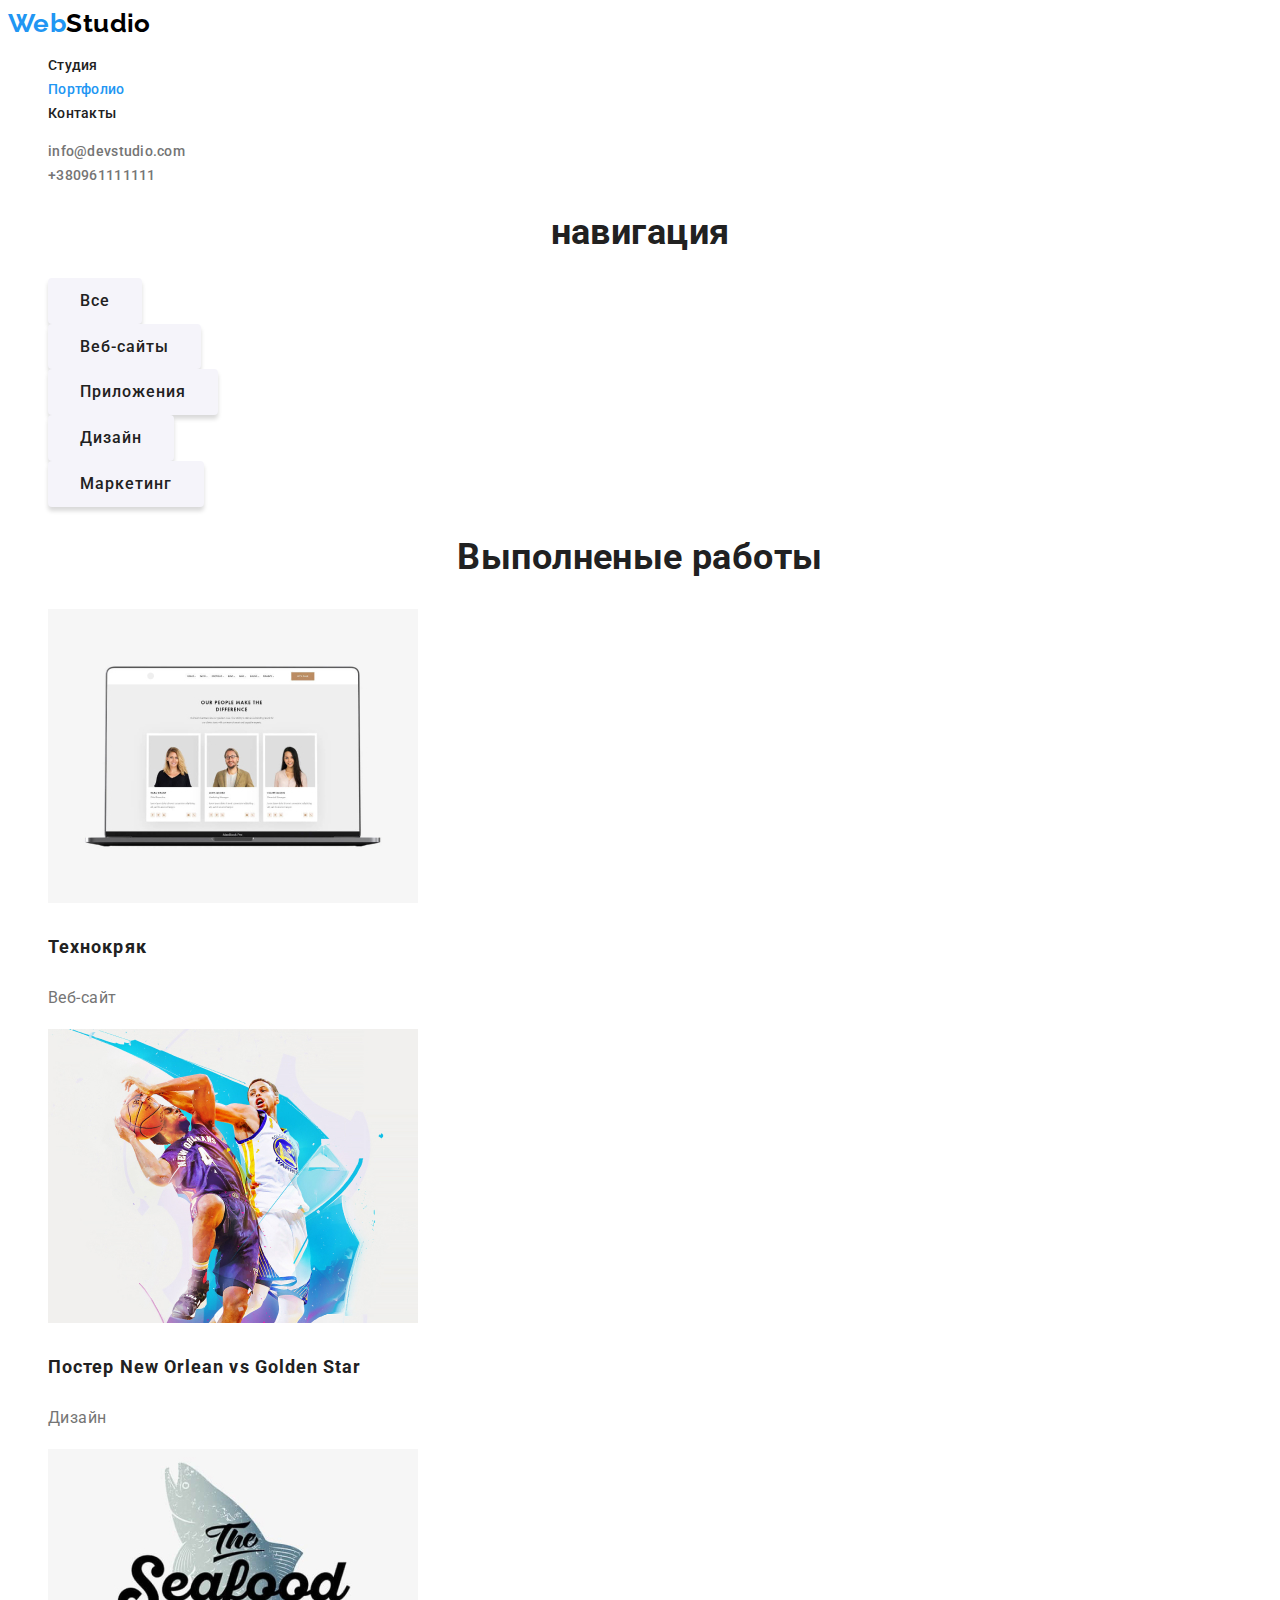
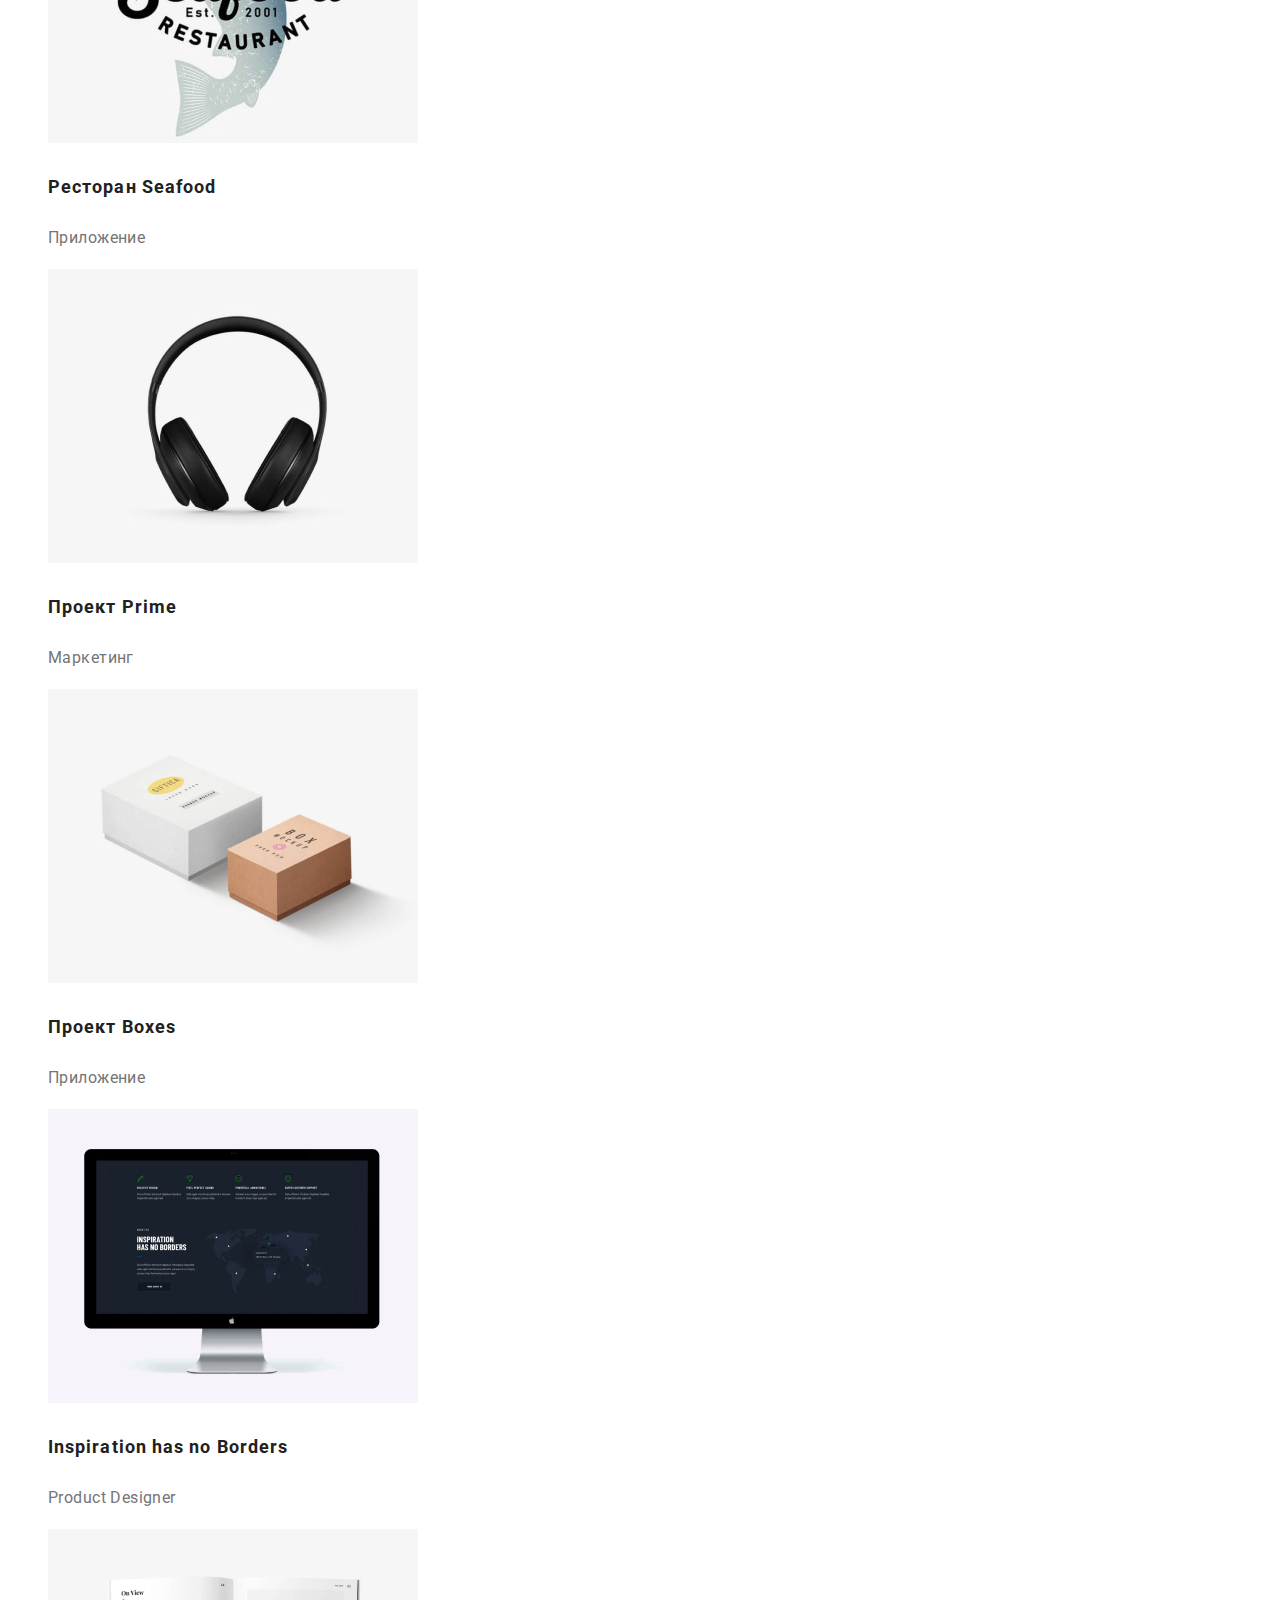
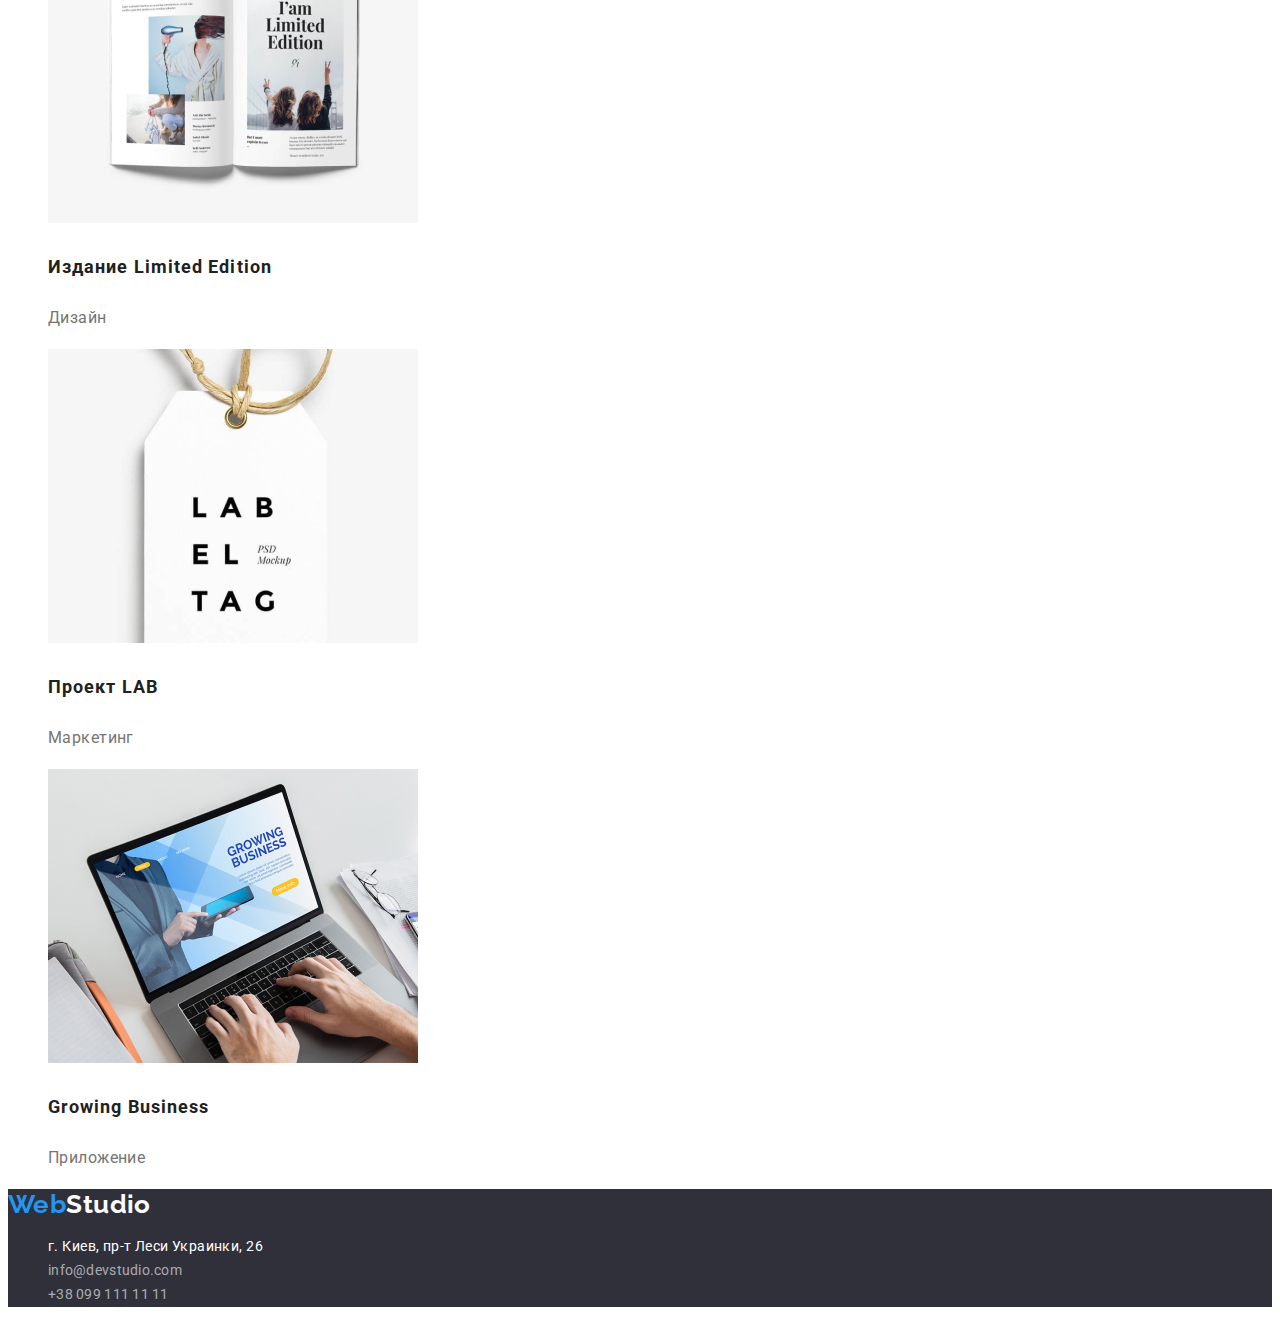
==== portfolio.html @ aa3eb7e0 "Initial commit" ====
<!DOCTYPE html>
<html lang="en">
  <head>
    <meta charset="UTF-8" />
    <meta http-equiv="X-UA-Compatible" content="IE=edge" />
    <meta name="viewport" content="width=device-width, initial-scale=1.0" />
    <title>Портфолио</title>
    <link
      href="https://fonts.googleapis.com/css2?family=Raleway:wght@700&family=Roboto:wght@400;500;700;900&display=swap"
      rel="stylesheet"
    />
    <link rel="stylesheet" href="./css/styles.css" />
  </head>

  <body>
    <header class="header">
      <a class="logo link" href="./index.html"><span class="accent">Web</span>Studio</a>
      <nav class="header-nav">
        <ul class="nav-list list">
          <li><a class="nav-link link" href="./index.html">Студия</a></li>
          <li><a class="nav-link link current" href="./portfolio.html">Портфолио</a></li>
          <li><a class="nav-link link" href="">Контакты</a></li>
        </ul>
      </nav>

      <ul class="contacts-list list">
        <li>
          <a class="contact-link link" href="mailto:info@devstudio.com">info@devstudio.com </a>
        </li>
        <li>
          <a class="contact-link link" href="tel:+380961111111"> +380961111111</a>
        </li>
      </ul>
    </header>

    <main>
      <section class="works">
        <h1 class="section-title">навигация</h1>
        <ul class="works-buttons list">
          <li><button class="works-buttons bth" type="button">Все</button></li>
          <li><button class="works-buttons bth" type="button">Веб-сайты</button></li>
          <li><button class="works-buttons bth" type="button">Приложения</button></li>
          <li><button class="works-buttons bth" type="button">Дизайн</button></li>
          <li><button class="works-buttons bth" type="button">Маркетинг</button></li>
        </ul>

        <h2 class="section-title">Выполненые работы</h2>
        <ul class="works list">
          <li class="works-item">
            <a class="item-link" href=""
              ><img
                src="./images/portfolio/Технокряк.jpg"
                alt="Технокряк"
                width="370"
                height="294"
              />
              <h3 class="works-title">Технокряк</h3>
              <p class="works-kinds">Веб-сайт</p></a
            >
          </li>
          <li class="works-item">
            <a class="item-link" href=""
              ><img
                src="./images/portfolio/ПостерNewOrleanvsGoldenStar.jpg"
                alt="Постер New Orlean vs Golden Star"
                width="370"
                height="294"
              />
              <h3 class="works-title">Постер New Orlean vs Golden Star</h3>
              <p class="works-kinds">Дизайн</p></a
            >
          </li>
          <li class="works-item">
            <a class="item-link" href=""
              ><img
                src="./images/portfolio/РесторанSeafood.jpg"
                alt="Ресторан Seafood"
                width="370"
                height="294"
              />
              <h3 class="works-title">Ресторан Seafood</h3>
              <p class="works-kinds">Приложение</p></a
            >
          </li>
          <li class="works-item">
            <a class="item-link" href=""
              ><img
                src="./images/portfolio/ПроектPrime.jpg"
                alt="Проект Prime"
                width="370"
                height="294"
              />
              <h3 class="works-title">Проект Prime</h3>
              <p class="works-kinds">Маркетинг</p></a
            >
          </li>
          <li class="works-item">
            <a class="item-link" href=""
              ><img
                src="./images/portfolio/ПроектBoxes.jpg"
                alt="Проект Boxes"
                width="370"
                height="294"
              />
              <h3 class="works-title">Проект Boxes</h3>
              <p class="works-kinds">Приложение</p></a
            >
          </li>
          <li class="works-item">
            <a class="item-link" href=""
              ><img
                src="./images/portfolio/InspirationhasnoBorders.jpg"
                alt="Inspiration has no Borders"
                width="370"
                height="294"
              />
              <h3 class="works-title">Inspiration has no Borders</h3>
              <p class="works-kinds">Product Designer</p></a
            >
          </li>
          <li class="works-item">
            <a class="item-link" href=""
              ><img
                src="./images/portfolio/ИзданиеLimitedEdition.jpg"
                alt="Издание Limited Edition"
                width="370"
                height="294"
              />
              <h3 class="works-title">Издание Limited Edition</h3>
              <p class="works-kinds">Дизайн</p></a
            >
          </li>
          <li class="works-item">
            <a class="item-link" href=""
              ><img
                src="./images/portfolio/ПроектLAB.jpg"
                alt="Проект LAB"
                width="370"
                height="294"
              />
              <h3 class="works-title">Проект LAB</h3>
              <p class="works-kinds">Маркетинг</p></a
            >
          </li>
          <li class="works-item">
            <a class="item-link" href=""
              ><img
                src="./images/portfolio/GrowingBusiness.jpg"
                alt="Growing Business"
                width="370"
                height="294"
              />
              <h3 class="works-title">Growing Business</h3>
              <p class="works-kinds">Приложение</p></a
            >
          </li>
        </ul>
      </section>
    </main>

    <footer class="footer">
      <a class="logo link" href="./index.html"><span class="accent">Web</span>Studio</a>

      <address>
        <ul class="footer list">
          <li>
            <a class="footer-adress" href="">г. Киев, пр-т Леси Украинки, 26</a>
          </li>
          <li>
            <a class="contact-link link" href="mailto:info@devstudio.com">info@devstudio.com </a>
          </li>
          <li>
            <a class="contact-link link" href="tel:+380991111111"> +38 099 111 11 11</a>
          </li>
        </ul>
      </address>
    </footer>
  </body>
</html>
---- css/styles.css ----
:root {
    --primary-color: #212121;
    --second-color: #757575;
    --logo-text-color: #000000;
    --accent-color: #2196f3;
    --primary-white-color: #ffffff;
}


body {
    font-size: 14px;
    line-height: 1.14;
    font-family: 'Roboto', sans-serif;
   color: var(--primary-color);
   letter-spacing: 0.03em;
   line-height: 1.71 ;
}


/*  utilities  */

.link{
  text-decoration: none;
}

.list{
  list-style: none;
}

.section-title{
  font-size: 36px;
  line-height: 1.16;
  text-align: center;
  }


/* header */

.logo{
  font-family: 'Raleway';
  font-weight: 700;
  font-size: 26px;
  line-height: 1.19;
  color: var(--logo-text-color);
}

.accent{
  color: var(--accent-color);
}


.nav-link,
.contact-link {
  font-weight: 500;
  font-size: 14px;
  line-height: 1.14;
  letter-spacing: 0.02em;
  color: var(--primary-color);
    }

.contact-link {
  color: #757575;
}

.nav-link:hover,
.nav-link:focus,
.contact-link:hover,
.contact-link:focus,
.current{
  color: var(--accent-color);
}


/* hero */

.hero{
 background-color:  #2F303A;
}

.hero-title{
font-weight: 900;
font-size: 44px;
line-height: 1.36;
text-align: center;
letter-spacing: 0.06em;
text-transform: uppercase;
color: var(--primary-white-color);
}

.bth{
  background-color: var(--accent-color);
  box-shadow: 0px 4px 4px rgba(0, 0, 0, 0.15);
  border-radius: 4px;
  border: none;
  padding: 10px 32px;
  font-family: inherit;
  cursor: pointer;
  font-weight: 700;
  font-size: 16px;
  line-height: 1.88;
  letter-spacing: 0.06em;
  color: var(--primary-white-color);
}

.bth:hover,
.bth:focus{
background-color: #188CE8;;
}

/* specifics */
.specifics-title{
  font-size: 14px;
  line-height: 16px;
  text-transform: uppercase;
}

.specifics-text{
  color: var(--second-color);
}

/* about */


/* team */

.team{
  background-color: #F5F4FA;;
}

.team-name{
    font-weight: 500;
  font-size: 16px;
  line-height: 1.18;
}

.team-position{
  font-weight: 400;
  font-size: 16px;
  line-height: 1.18;
  color: var(--second-color);
}


/* footer */

.footer{
  background-color:  #2F303A;
}

.footer .logo{
  color: var(--primary-white-color);
}

.footer-adress{
  font-style: normal ;
  color: var(--primary-white-color);
  text-decoration: none;
}

.footer .contact-link{
  font-style: normal ;
  font-weight: 400;
  color: rgba(255, 255, 255, 0.6);
}


/*  Портфоліо  */

.works-buttons .bth{
  color: var(--primary-color);
  cursor: pointer;
  background: #F5F4FA;
  border-radius: 4px;
  font-weight: 500;
  font-size: 16px;
  line-height: 1.62;
  text-align: center;
}

.works-buttons .bth:hover,
.works-buttons .bth:focus{
  background:var(--accent-color);
  color: var(--primary-white-color);
  }

.works-title{
  font-size: 18px;
  line-height: 2.0;
  letter-spacing: 0.06em;
  color: var(--primary-color);
  text-decoration: none;
}

.works-kinds{
  font-size: 16px;
  line-height: 1.88;
  color: var(--second-color);
  text-decoration: none;
}

.item-link{
  text-decoration: none;
}
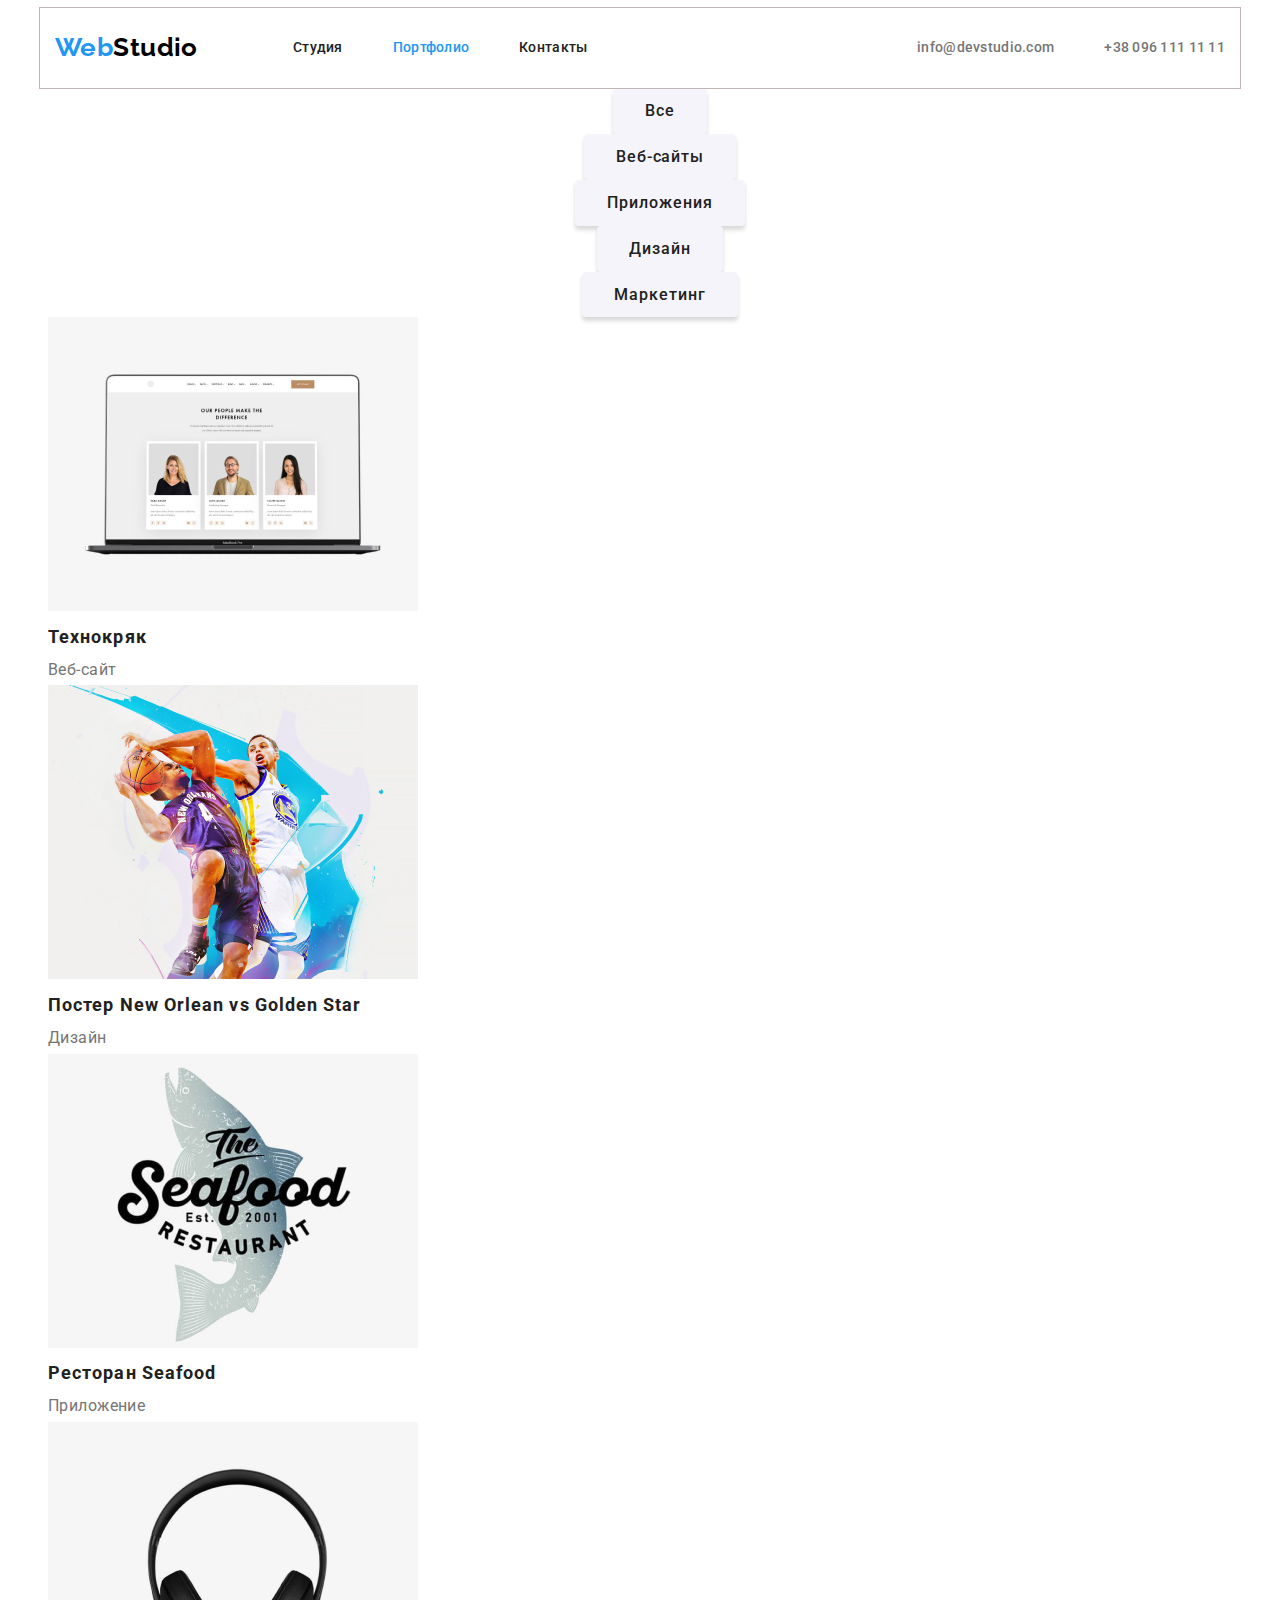
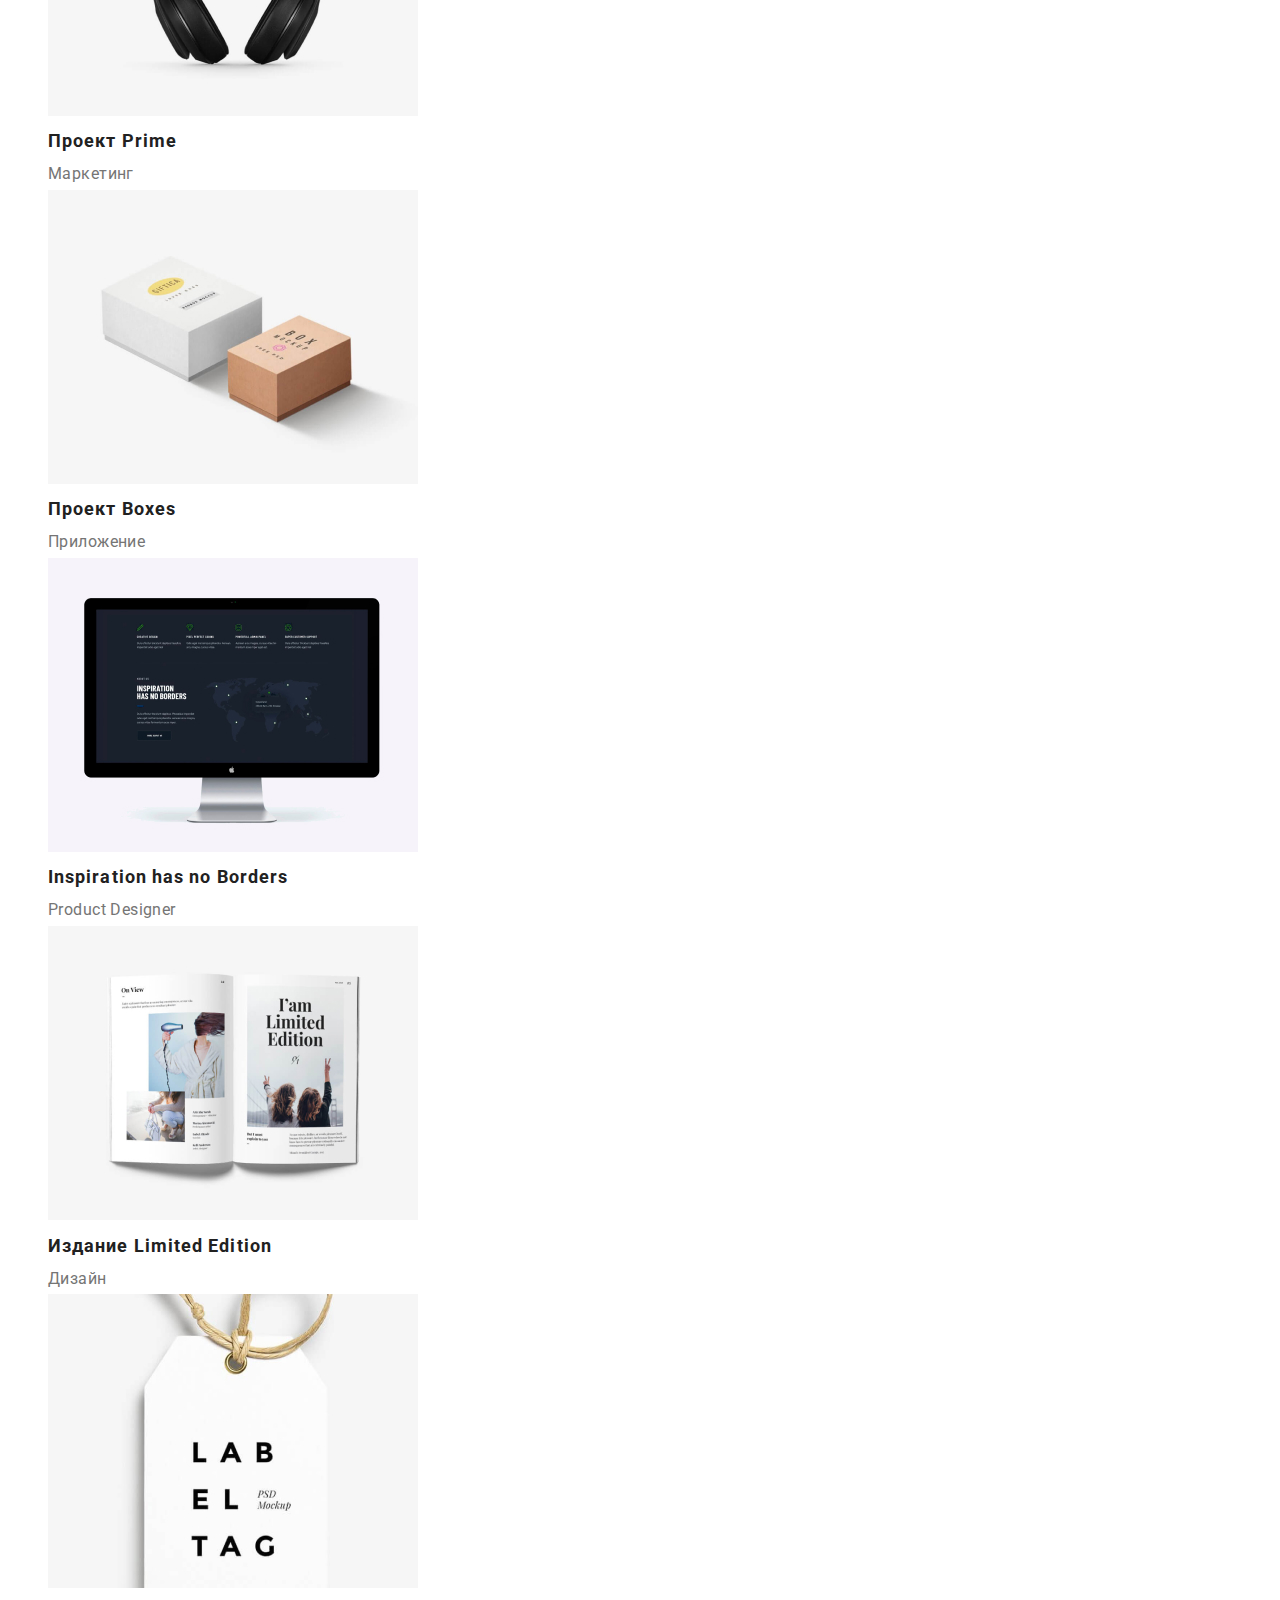
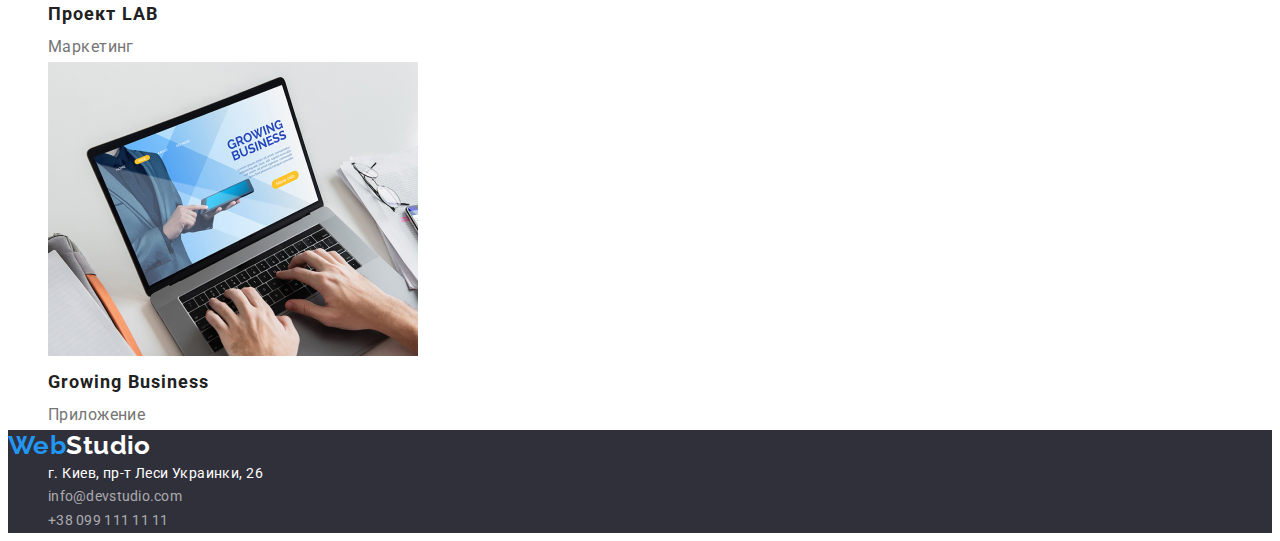
==== commit 71615e87: "Add grids" ====
--- a/portfolio.html
+++ b/portfolio.html
@@ -14,28 +14,37 @@
 
   <body>
     <header class="header">
-      <a class="logo link" href="./index.html"><span class="accent">Web</span>Studio</a>
-      <nav class="header-nav">
-        <ul class="nav-list list">
-          <li><a class="nav-link link" href="./index.html">Студия</a></li>
-          <li><a class="nav-link link current" href="./portfolio.html">Портфолио</a></li>
-          <li><a class="nav-link link" href="">Контакты</a></li>
+      <div class="conteiner header-flex">
+        <a class="logo link logo-conteiner" href="./index.html"
+          ><span class="accent">Web</span>Studio</a
+        >
+
+        <nav class="header-nav">
+          <ul class="nav-list list">
+            <li class="nav-item">
+              <a class="nav-link link" href="./index.html">Студия</a>
+            </li>
+            <li class="nav-item">
+              <a class="nav-link link current" href="./portfolio.html">Портфолио</a>
+            </li>
+            <li class="nav-item"><a class="nav-link link" href="">Контакты</a></li>
+          </ul>
+        </nav>
+
+        <ul class="contacts-list list">
+          <li class="contact-item">
+            <a class="contact-link link" href="mailto:info@devstudio.com">info@devstudio.com </a>
+          </li>
+          <li class="contact-item">
+            <a class="contact-link link" href="tel:+38 096 1111111"> +38 096 111 11 11</a>
+          </li>
         </ul>
-      </nav>
-
-      <ul class="contacts-list list">
-        <li>
-          <a class="contact-link link" href="mailto:info@devstudio.com">info@devstudio.com </a>
-        </li>
-        <li>
-          <a class="contact-link link" href="tel:+380961111111"> +380961111111</a>
-        </li>
-      </ul>
+      </div>
     </header>
 
     <main>
       <section class="works">
-        <h1 class="section-title">навигация</h1>
+        <h1 class="section-title visually-hidden">навигация</h1>
         <ul class="works-buttons list">
           <li><button class="works-buttons bth" type="button">Все</button></li>
           <li><button class="works-buttons bth" type="button">Веб-сайты</button></li>
@@ -44,7 +53,7 @@
           <li><button class="works-buttons bth" type="button">Маркетинг</button></li>
         </ul>
 
-        <h2 class="section-title">Выполненые работы</h2>
+        <h2 class="section-title visually-hidden">Выполненые работы</h2>
         <ul class="works list">
           <li class="works-item">
             <a class="item-link" href=""
--- a/css/styles.css
+++ b/css/styles.css
@@ -1,9 +1,18 @@
+*,
+*::before,
+*::after {
+  box-sizing: border-box;
+}
+
 :root {
     --primary-color: #212121;
     --second-color: #757575;
     --logo-text-color: #000000;
     --accent-color: #2196f3;
     --primary-white-color: #ffffff;
+
+   --items:1;
+   --indent:30px;
 }
 
 
@@ -16,8 +25,45 @@
    line-height: 1.71 ;
 }
 
+h1,
+h2,
+h3,
+h4,
+ul,
+p {
+margin: 0;
+}
+
 
 /*  utilities  */
+
+
+/* grid */
+
+.grid{
+  display: flex;
+  flex-wrap:wrap;
+  margin: -15px;
+}
+
+.grid-item{
+  flex-basis: calc((100%-var(--indent)*var(--items)))/var(--items);
+  margin: 15px;
+}
+
+.visually-hidden {
+  position: absolute;
+  width: 1px;
+  height: 1px;
+  margin: -1px;
+  border: 0;
+  padding: 0;
+
+  white-space: nowrap;
+  clip-path: inset(100%);
+  clip: rect(0 0 0 0);
+  overflow: hidden;
+}
 
 .link{
   text-decoration: none;
@@ -31,21 +77,61 @@
   font-size: 36px;
   line-height: 1.16;
   text-align: center;
-  }
-
+}
+
+.conteiner{
+  outline: 1px solid rgb(192, 181, 181);
+  margin-left: auto;
+  margin-right: auto;
+  width: 1200px;
+  padding-right: 15px;
+  padding-left: 15px;
+}
 
 /* header */
 
+.header-flex{
+  display: flex;
+  align-items: center;
+  padding: auto;
+}
+
+.header-nav{
+  margin-right: auto;
+}
+
+ .nav-list{
+  display: flex;
+  padding-left: 0px;
+}
+
+
 .logo{
+  width: 145px;
   font-family: 'Raleway';
   font-weight: 700;
   font-size: 26px;
   line-height: 1.19;
   color: var(--logo-text-color);
+  margin-right: 93px;
+  padding-top: 24px;
+  padding-bottom: 25px;
 }
 
 .accent{
   color: var(--accent-color);
+}
+
+.nav-item:not(:last-child){
+  margin-right: 50px;
+}
+
+.contacts-list{
+  display: flex;
+}
+
+.contact-item:not(:last-child){
+  margin-right: 50px;
 }
 
 
@@ -74,20 +160,39 @@
 /* hero */
 
 .hero{
- background-color:  #2F303A;
+  background-color:  #2F303A;
+}
+
+.hero-conteiner{
+padding: 200px auto;
+padding-top: 200px;
+padding-bottom: 200px;
+flex-wrap: wrap;
 }
 
 .hero-title{
-font-weight: 900;
-font-size: 44px;
-line-height: 1.36;
-text-align: center;
-letter-spacing: 0.06em;
-text-transform: uppercase;
-color: var(--primary-white-color);
+  align-items: center;
+  margin: 0 auto 30px;
+  margin-bottom: 30px;
+  text-transform: uppercase;
+  max-width: 600px;
+
+  font-weight: 900;
+  font-size: 44px;
+  line-height: 1.36;
+  text-align: center;
+  letter-spacing: 0.06em;
+  text-transform: uppercase;
+  color: var(--primary-white-color);
 }
 
 .bth{
+  display: block;
+  align-items: center;
+  padding: 10px 32px;
+  margin-right: auto;
+  margin-left: auto;
+
   background-color: var(--accent-color);
   box-shadow: 0px 4px 4px rgba(0, 0, 0, 0.15);
   border-radius: 4px;
@@ -108,32 +213,120 @@
 }
 
 /* specifics */
+
+.specifics{
+  margin-top: 94px;
+  margin-bottom: 94px;
+}
+
+.specifics-box-flex{
+  display: flex;
+  flex-direction: row;
+}
+
 .specifics-title{
+  margin-bottom: 10px;
   font-size: 14px;
   line-height: 16px;
   text-transform: uppercase;
 }
 
+.specifics-list{
+  display: flex;
+}
+
+.specifics-item{
+  width: 270px;
+}
+
 .specifics-text{
   color: var(--second-color);
 }
 
 /* about */
 
+.about{
+   margin-bottom: 94px;
+   padding-left: 0px;
+}
+
+.about .section-title{
+  display: block;
+  align-items: center;
+  margin-bottom: 50px;
+  margin-left: auto;
+  margin-right: auto;
+}
+
+.about-conteiner{
+  align-items: center;
+  display: flex;
+  flex-wrap: wrap;
+}
+
+.about-list{
+  display: flex;
+}
+
+/* .about-item:not(:last-child){
+  margin-right: 30px;
+  justify-content: space-between;
+} */
+
 
 /* team */
 
 .team{
+  margin-bottom: 94px;
   background-color: #F5F4FA;;
+  padding-top: 94px;
+}
+
+.team-conteiner{
+  display: flex;
+  flex-wrap: wrap;
+  align-items: center;
+}
+
+.team .section-title{
+  display: block;
+  align-items: center;
+  margin-left: auto;
+  margin-right: auto;
+  margin-bottom: 50px;
+}
+
+.team-list{
+  display: flex;
+
+}
+
+.team-item{
+  --items: 4;
+  width: 270px;
+  padding-bottom: 30px;
+}
+
+.team-item:not(:last-child){
+  margin-right: 30px;
+}
+
+.team-image{
+  margin-bottom: 30px;
 }
 
 .team-name{
-    font-weight: 500;
+  font-weight: 500;
   font-size: 16px;
   line-height: 1.18;
+
+  margin-bottom: 10px;
+  margin-left: 60px;
 }
 
 .team-position{
+  margin-left: 70px;
+
   font-weight: 400;
   font-size: 16px;
   line-height: 1.18;
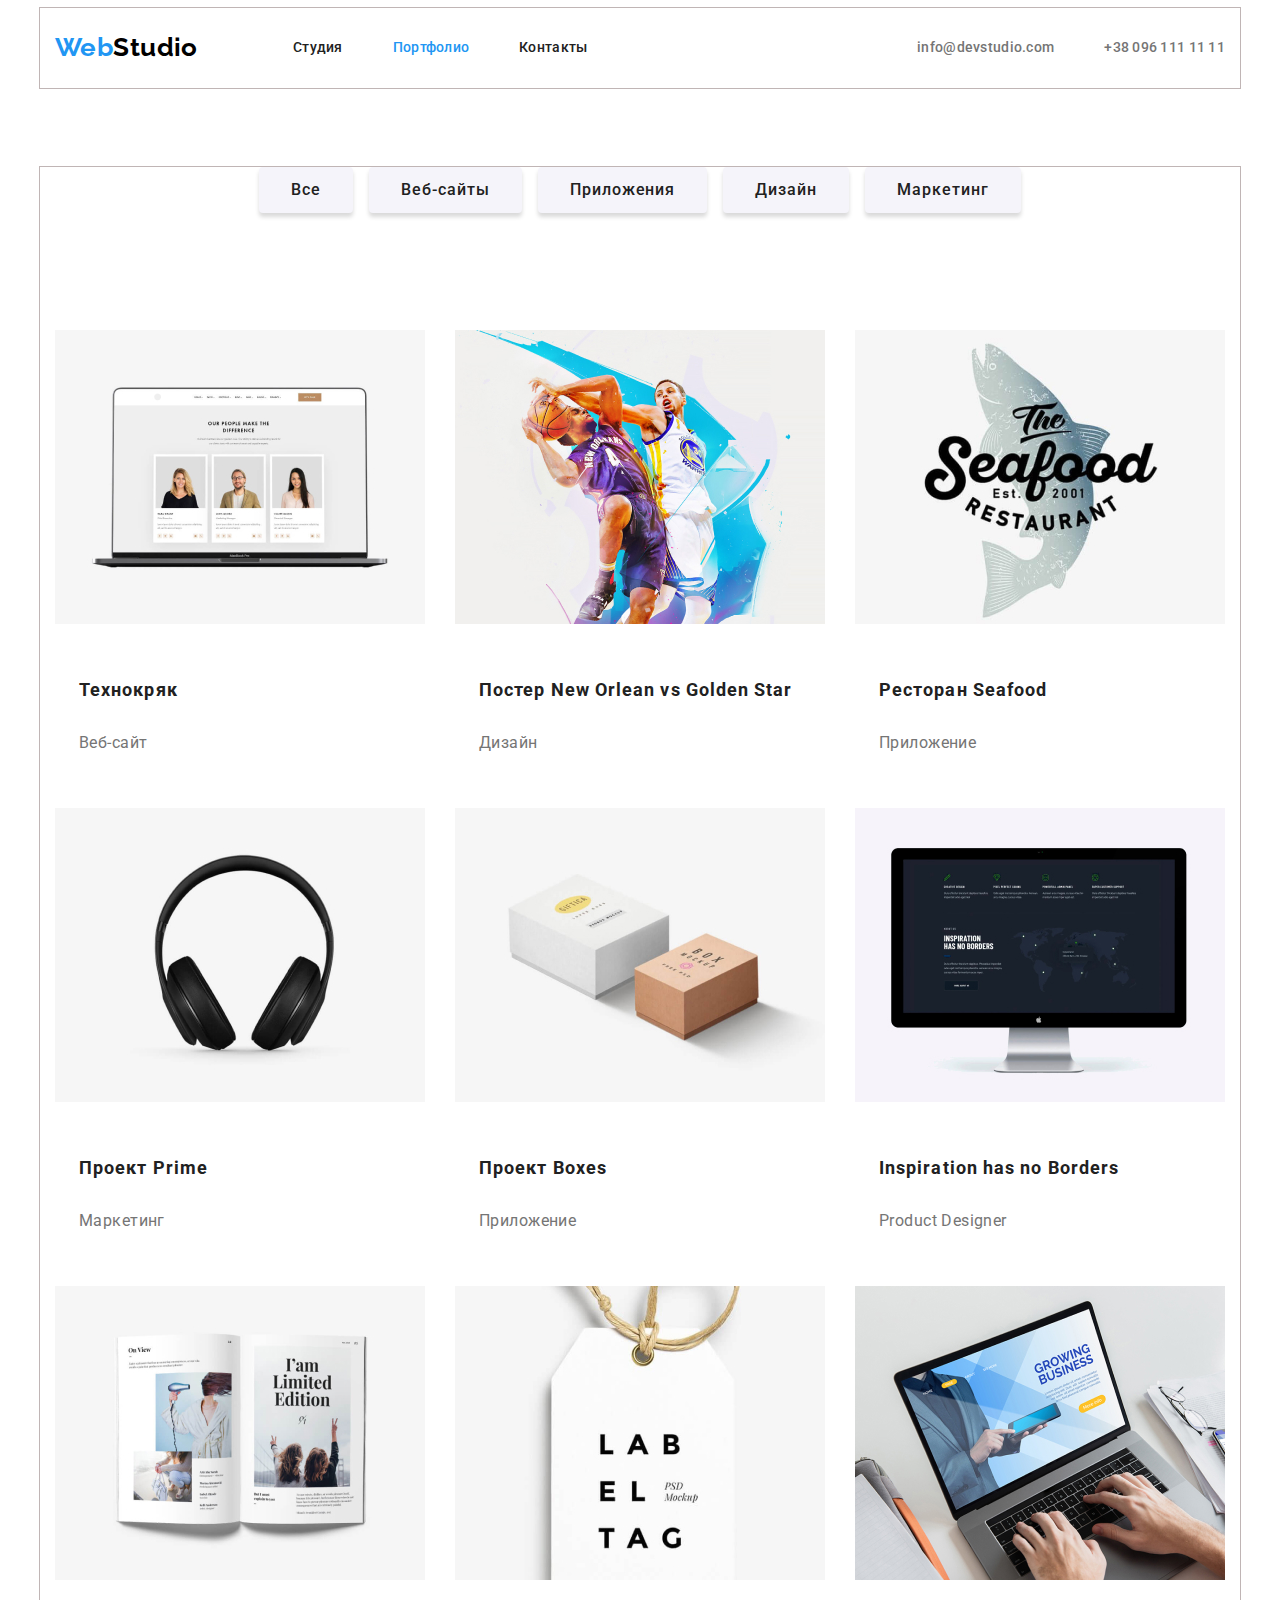
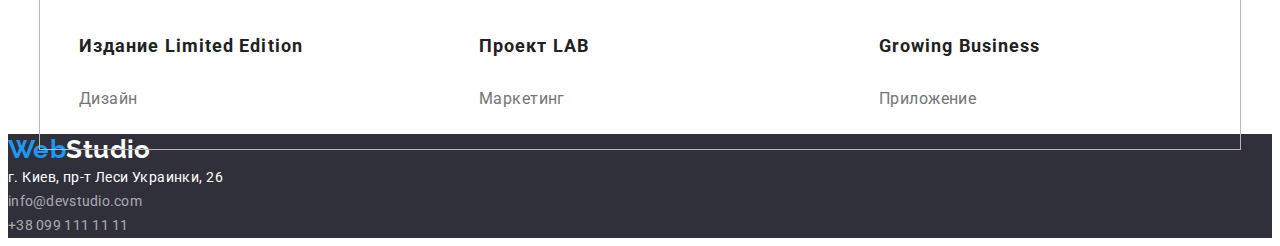
==== commit 06144643: "add button" ====
--- a/portfolio.html
+++ b/portfolio.html
@@ -44,126 +44,138 @@
 
     <main>
       <section class="works">
-        <h1 class="section-title visually-hidden">навигация</h1>
-        <ul class="works-buttons list">
-          <li><button class="works-buttons bth" type="button">Все</button></li>
-          <li><button class="works-buttons bth" type="button">Веб-сайты</button></li>
-          <li><button class="works-buttons bth" type="button">Приложения</button></li>
-          <li><button class="works-buttons bth" type="button">Дизайн</button></li>
-          <li><button class="works-buttons bth" type="button">Маркетинг</button></li>
-        </ul>
-
-        <h2 class="section-title visually-hidden">Выполненые работы</h2>
-        <ul class="works list">
-          <li class="works-item">
-            <a class="item-link" href=""
-              ><img
-                src="./images/portfolio/Технокряк.jpg"
-                alt="Технокряк"
-                width="370"
-                height="294"
-              />
-              <h3 class="works-title">Технокряк</h3>
-              <p class="works-kinds">Веб-сайт</p></a
-            >
-          </li>
-          <li class="works-item">
-            <a class="item-link" href=""
-              ><img
-                src="./images/portfolio/ПостерNewOrleanvsGoldenStar.jpg"
-                alt="Постер New Orlean vs Golden Star"
-                width="370"
-                height="294"
-              />
-              <h3 class="works-title">Постер New Orlean vs Golden Star</h3>
-              <p class="works-kinds">Дизайн</p></a
-            >
-          </li>
-          <li class="works-item">
-            <a class="item-link" href=""
-              ><img
-                src="./images/portfolio/РесторанSeafood.jpg"
-                alt="Ресторан Seafood"
-                width="370"
-                height="294"
-              />
-              <h3 class="works-title">Ресторан Seafood</h3>
-              <p class="works-kinds">Приложение</p></a
-            >
-          </li>
-          <li class="works-item">
-            <a class="item-link" href=""
-              ><img
-                src="./images/portfolio/ПроектPrime.jpg"
-                alt="Проект Prime"
-                width="370"
-                height="294"
-              />
-              <h3 class="works-title">Проект Prime</h3>
-              <p class="works-kinds">Маркетинг</p></a
-            >
-          </li>
-          <li class="works-item">
-            <a class="item-link" href=""
-              ><img
-                src="./images/portfolio/ПроектBoxes.jpg"
-                alt="Проект Boxes"
-                width="370"
-                height="294"
-              />
-              <h3 class="works-title">Проект Boxes</h3>
-              <p class="works-kinds">Приложение</p></a
-            >
-          </li>
-          <li class="works-item">
-            <a class="item-link" href=""
-              ><img
-                src="./images/portfolio/InspirationhasnoBorders.jpg"
-                alt="Inspiration has no Borders"
-                width="370"
-                height="294"
-              />
-              <h3 class="works-title">Inspiration has no Borders</h3>
-              <p class="works-kinds">Product Designer</p></a
-            >
-          </li>
-          <li class="works-item">
-            <a class="item-link" href=""
-              ><img
-                src="./images/portfolio/ИзданиеLimitedEdition.jpg"
-                alt="Издание Limited Edition"
-                width="370"
-                height="294"
-              />
-              <h3 class="works-title">Издание Limited Edition</h3>
-              <p class="works-kinds">Дизайн</p></a
-            >
-          </li>
-          <li class="works-item">
-            <a class="item-link" href=""
-              ><img
-                src="./images/portfolio/ПроектLAB.jpg"
-                alt="Проект LAB"
-                width="370"
-                height="294"
-              />
-              <h3 class="works-title">Проект LAB</h3>
-              <p class="works-kinds">Маркетинг</p></a
-            >
-          </li>
-          <li class="works-item">
-            <a class="item-link" href=""
-              ><img
-                src="./images/portfolio/GrowingBusiness.jpg"
-                alt="Growing Business"
-                width="370"
-                height="294"
-              />
-              <h3 class="works-title">Growing Business</h3>
-              <p class="works-kinds">Приложение</p></a
-            >
-          </li>
-        </ul>
+        <div class="conteiner">
+          <h1 class="section-title visually-hidden">навигация</h1>
+          <ul class="works-buttons list grid">
+            <li><button class="works-buttons bth" type="button">Все</button></li>
+            <li><button class="works-buttons bth" type="button">Веб-сайты</button></li>
+            <li><button class="works-buttons bth" type="button">Приложения</button></li>
+            <li><button class="works-buttons bth" type="button">Дизайн</button></li>
+            <li><button class="works-buttons bth" type="button">Маркетинг</button></li>
+          </ul>
+
+          <h2 class="section-title visually-hidden">Выполненые работы</h2>
+
+          <ul class="works list grid">
+            <li class="works-item grid-item">
+              <a class="item-link" href=""
+                ><img
+                  class="works-image"
+                  src="./images/portfolio/Технокряк.jpg"
+                  alt="Технокряк"
+                  width="370"
+                  height="294"
+                />
+                <h3 class="works-title">Технокряк</h3>
+                <p class="works-kinds">Веб-сайт</p></a
+              >
+            </li>
+            <li class="works-item grid-item">
+              <a class="item-link" href=""
+                ><img
+                  class="works-image"
+                  src="./images/portfolio/ПостерNewOrleanvsGoldenStar.jpg"
+                  alt="Постер New Orlean vs Golden Star"
+                  width="370"
+                  height="294"
+                />
+                <h3 class="works-title">Постер New Orlean vs Golden Star</h3>
+                <p class="works-kinds">Дизайн</p></a
+              >
+            </li>
+            <li class="works-item grid-item">
+              <a class="item-link" href=""
+                ><img
+                  class="works-image"
+                  src="./images/portfolio/РесторанSeafood.jpg"
+                  alt="Ресторан Seafood"
+                  width="370"
+                  height="294"
+                />
+                <h3 class="works-title">Ресторан Seafood</h3>
+                <p class="works-kinds">Приложение</p></a
+              >
+            </li>
+            <li class="works-item grid-item">
+              <a class="item-link" href=""
+                ><img
+                  class="works-image"
+                  src="./images/portfolio/ПроектPrime.jpg"
+                  alt="Проект Prime"
+                  width="370"
+                  height="294"
+                />
+                <h3 class="works-title">Проект Prime</h3>
+                <p class="works-kinds">Маркетинг</p></a
+              >
+            </li>
+            <li class="works-item grid-item">
+              <a class="item-link" href=""
+                ><img
+                  class="works-image"
+                  src="./images/portfolio/ПроектBoxes.jpg"
+                  alt="Проект Boxes"
+                  width="370"
+                  height="294"
+                />
+                <h3 class="works-title">Проект Boxes</h3>
+                <p class="works-kinds">Приложение</p></a
+              >
+            </li>
+            <li class="works-item grid-item">
+              <a class="item-link" href=""
+                ><img
+                  class="works-image"
+                  src="./images/portfolio/InspirationhasnoBorders.jpg"
+                  alt="Inspiration has no Borders"
+                  width="370"
+                  height="294"
+                />
+                <h3 class="works-title">Inspiration has no Borders</h3>
+                <p class="works-kinds">Product Designer</p></a
+              >
+            </li>
+            <li class="works-item grid-item">
+              <a class="item-link" href=""
+                ><img
+                  class="works-image"
+                  src="./images/portfolio/ИзданиеLimitedEdition.jpg"
+                  alt="Издание Limited Edition"
+                  width="370"
+                  height="294"
+                />
+                <h3 class="works-title">Издание Limited Edition</h3>
+                <p class="works-kinds">Дизайн</p></a
+              >
+            </li>
+            <li class="works-item grid-item">
+              <a class="item-link" href=""
+                ><img
+                  class="works-image"
+                  src="./images/portfolio/ПроектLAB.jpg"
+                  alt="Проект LAB"
+                  width="370"
+                  height="294"
+                />
+                <h3 class="works-title">Проект LAB</h3>
+                <p class="works-kinds">Маркетинг</p></a
+              >
+            </li>
+            <li class="works-item grid-item">
+              <a class="item-link" href=""
+                ><img
+                  class="works-image"
+                  src="./images/portfolio/GrowingBusiness.jpg"
+                  alt="Growing Business"
+                  width="370"
+                  height="294"
+                />
+                <h3 class="works-title">Growing Business</h3>
+                <p class="works-kinds">Приложение</p></a
+              >
+            </li>
+          </ul>
+        </div>
       </section>
     </main>
 
--- a/css/styles.css
+++ b/css/styles.css
@@ -34,6 +34,10 @@
 margin: 0;
 }
 
+
+ul{
+  padding-inline-start: 0;
+}
 
 /*  utilities  */
 
@@ -359,6 +363,23 @@
 
 /*  Портфоліо  */
 
+.works{
+  margin-top: 94px;
+}
+
+.works-buttons{
+  margin-left: auto;
+  margin-right: auto;
+  margin-bottom: 50px;
+  display: flex;
+  justify-content: center;
+}
+
+.bth{
+  margin: 8px;
+  margin-top: 0;
+}
+
 .works-buttons .bth{
   color: var(--primary-color);
   cursor: pointer;
@@ -382,13 +403,26 @@
   letter-spacing: 0.06em;
   color: var(--primary-color);
   text-decoration: none;
-}
+  margin-top: 20px;
+  margin-bottom: 20px;
+  margin-left: 24px;
+  margin-right: 24px;
+}
+
+.works-image{
+  margin-bottom: 20px;
+}
+
 
 .works-kinds{
   font-size: 16px;
   line-height: 1.88;
   color: var(--second-color);
   text-decoration: none;
+
+  margin-bottom: 20px;
+  margin-left: 24px;
+  margin-right: 24px;
 }
 
 .item-link{
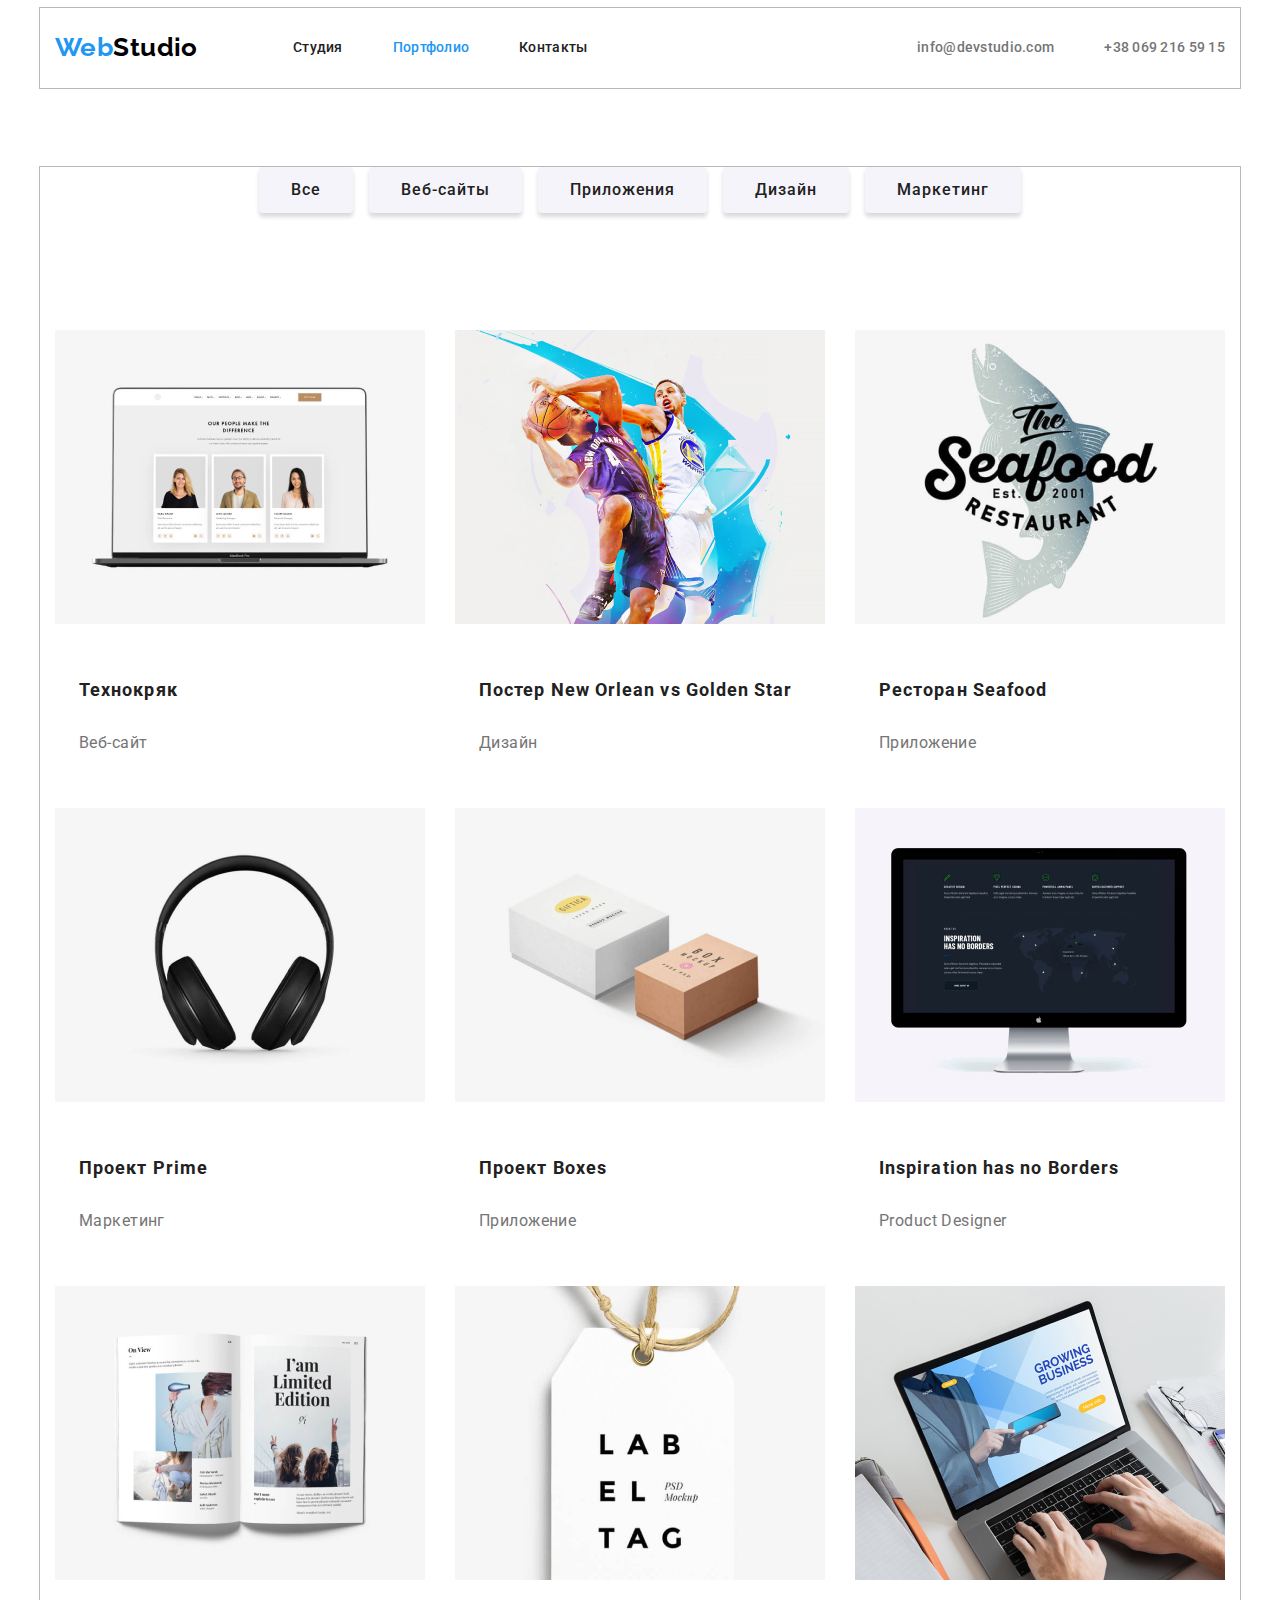
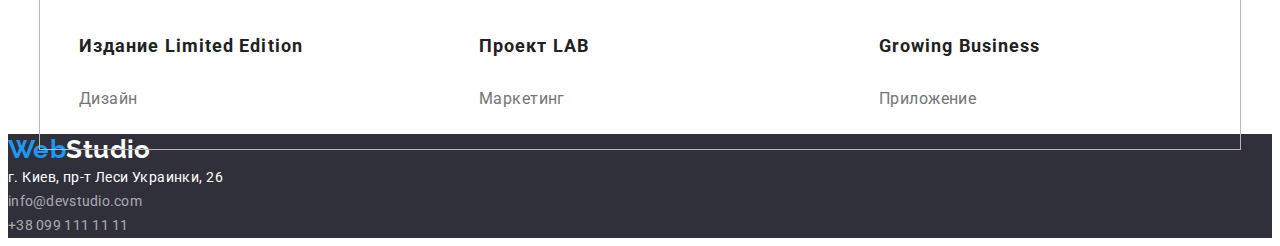
==== commit 588d098f: "added bth" ====
--- a/portfolio.html
+++ b/portfolio.html
@@ -9,6 +9,13 @@
       href="https://fonts.googleapis.com/css2?family=Raleway:wght@700&family=Roboto:wght@400;500;700;900&display=swap"
       rel="stylesheet"
     />
+    <link
+      rel="stylesheet"
+      href="https://cdnjs.cloudflare.com/ajax/libs/modern-normalize/1.1.0/modern-normalize.min.css"
+      integrity="sha512-wpPYUAdjBVSE4KJnH1VR1HeZfpl1ub8YT/NKx4PuQ5NmX2tKuGu6U/JRp5y+Y8XG2tV+wKQpNHVUX03MfMFn9Q=="
+      crossorigin="anonymous"
+      referrerpolicy="no-referrer"
+    />
     <link rel="stylesheet" href="./css/styles.css" />
   </head>
 
@@ -36,7 +43,7 @@
             <a class="contact-link link" href="mailto:info@devstudio.com">info@devstudio.com </a>
           </li>
           <li class="contact-item">
-            <a class="contact-link link" href="tel:+38 096 1111111"> +38 096 111 11 11</a>
+            <a class="contact-link link" href="tel:+380692165915">+38 069 216 59 15</a>
           </li>
         </ul>
       </div>
--- a/css/styles.css
+++ b/css/styles.css
@@ -188,6 +188,14 @@
   letter-spacing: 0.06em;
   text-transform: uppercase;
   color: var(--primary-white-color);
+}
+
+.hero .bth{
+  display: block;
+  align-items: center;
+  padding: 10px 32px;
+  margin-right: auto;
+  margin-left: auto;
 }
 
 .bth{
@@ -211,8 +219,8 @@
   color: var(--primary-white-color);
 }
 
-.bth:hover,
-.bth:focus{
+.bth-hero:hover,
+.bth-hero:focus{
 background-color: #188CE8;;
 }
 
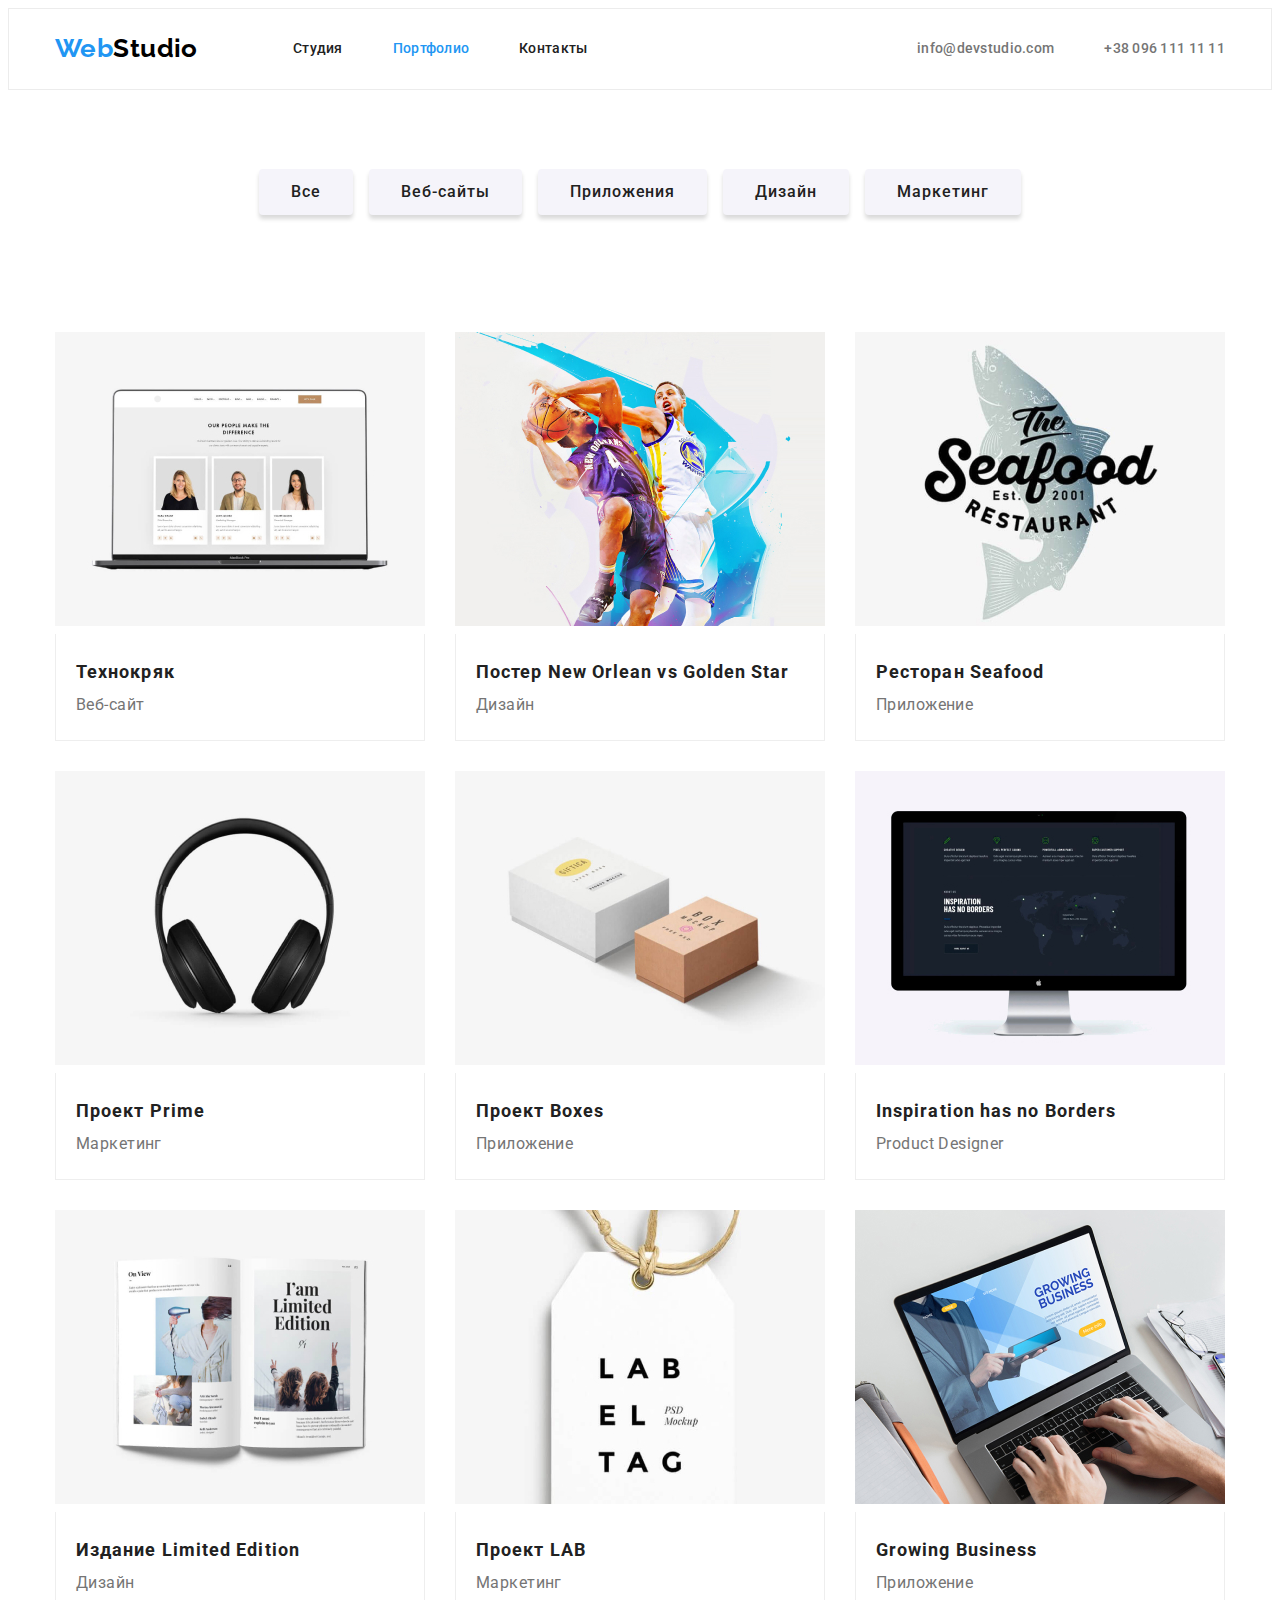
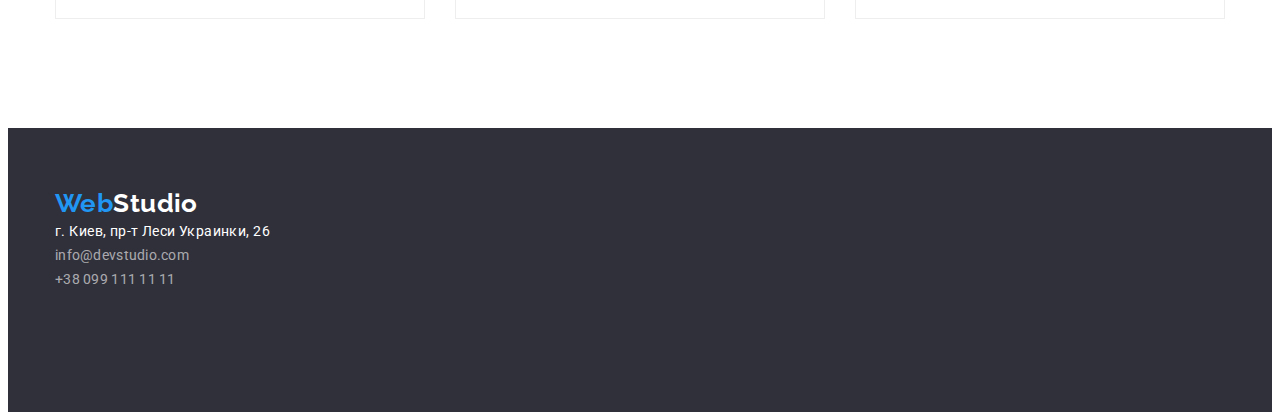
==== commit 40194a1c: "added team-desc and works-desc" ====
--- a/portfolio.html
+++ b/portfolio.html
@@ -43,7 +43,7 @@
             <a class="contact-link link" href="mailto:info@devstudio.com">info@devstudio.com </a>
           </li>
           <li class="contact-item">
-            <a class="contact-link link" href="tel:+380692165915">+38 069 216 59 15</a>
+            <a class="contact-link link" href="tel:+380961111111">+38 096 111 11 11</a>
           </li>
         </ul>
       </div>
@@ -73,9 +73,11 @@
                   width="370"
                   height="294"
                 />
+                <div class="works-desc">
                 <h3 class="works-title">Технокряк</h3>
                 <p class="works-kinds">Веб-сайт</p></a
               >
+            </div>
             </li>
             <li class="works-item grid-item">
               <a class="item-link" href=""
@@ -86,9 +88,11 @@
                   width="370"
                   height="294"
                 />
+                <div class="works-desc">
                 <h3 class="works-title">Постер New Orlean vs Golden Star</h3>
                 <p class="works-kinds">Дизайн</p></a
               >
+              </div>
             </li>
             <li class="works-item grid-item">
               <a class="item-link" href=""
@@ -99,9 +103,11 @@
                   width="370"
                   height="294"
                 />
+                <div class="works-desc">
                 <h3 class="works-title">Ресторан Seafood</h3>
                 <p class="works-kinds">Приложение</p></a
               >
+              </div>
             </li>
             <li class="works-item grid-item">
               <a class="item-link" href=""
@@ -112,9 +118,11 @@
                   width="370"
                   height="294"
                 />
+                <div class="works-desc">
                 <h3 class="works-title">Проект Prime</h3>
                 <p class="works-kinds">Маркетинг</p></a
               >
+              </div>
             </li>
             <li class="works-item grid-item">
               <a class="item-link" href=""
@@ -125,9 +133,11 @@
                   width="370"
                   height="294"
                 />
+                <div class="works-desc">
                 <h3 class="works-title">Проект Boxes</h3>
                 <p class="works-kinds">Приложение</p></a
               >
+              </div>
             </li>
             <li class="works-item grid-item">
               <a class="item-link" href=""
@@ -138,9 +148,11 @@
                   width="370"
                   height="294"
                 />
+                <div class="works-desc">
                 <h3 class="works-title">Inspiration has no Borders</h3>
                 <p class="works-kinds">Product Designer</p></a
               >
+              </div>
             </li>
             <li class="works-item grid-item">
               <a class="item-link" href=""
@@ -151,9 +163,11 @@
                   width="370"
                   height="294"
                 />
+                <div class="works-desc">
                 <h3 class="works-title">Издание Limited Edition</h3>
                 <p class="works-kinds">Дизайн</p></a
               >
+              </div>
             </li>
             <li class="works-item grid-item">
               <a class="item-link" href=""
@@ -164,9 +178,11 @@
                   width="370"
                   height="294"
                 />
+                <div class="works-desc">
                 <h3 class="works-title">Проект LAB</h3>
                 <p class="works-kinds">Маркетинг</p></a
               >
+              </div>
             </li>
             <li class="works-item grid-item">
               <a class="item-link" href=""
@@ -177,9 +193,11 @@
                   width="370"
                   height="294"
                 />
+                <div class="works-desc">
                 <h3 class="works-title">Growing Business</h3>
                 <p class="works-kinds">Приложение</p></a
               >
+              </div>
             </li>
           </ul>
         </div>
@@ -187,21 +205,23 @@
     </main>
 
     <footer class="footer">
-      <a class="logo link" href="./index.html"><span class="accent">Web</span>Studio</a>
-
-      <address>
-        <ul class="footer list">
-          <li>
-            <a class="footer-adress" href="">г. Киев, пр-т Леси Украинки, 26</a>
-          </li>
-          <li>
-            <a class="contact-link link" href="mailto:info@devstudio.com">info@devstudio.com </a>
-          </li>
-          <li>
-            <a class="contact-link link" href="tel:+380991111111"> +38 099 111 11 11</a>
-          </li>
-        </ul>
-      </address>
+      <div class="conteiner footer-conteiner">
+        <a class="logo link" href="./index.html"><span class="accent">Web</span>Studio</a>
+
+        <address>
+          <ul class="footer list">
+            <li>
+              <a class="footer-adress" href="">г. Киев, пр-т Леси Украинки, 26</a>
+            </li>
+            <li>
+              <a class="contact-link link" href="mailto:info@devstudio.com">info@devstudio.com </a>
+            </li>
+            <li>
+              <a class="contact-link link" href="tel:+380991111111"> +38 099 111 11 11</a>
+            </li>
+          </ul>
+        </address>
+      </div>
     </footer>
   </body>
 </html>
--- a/css/styles.css
+++ b/css/styles.css
@@ -84,7 +84,6 @@
 }
 
 .conteiner{
-  outline: 1px solid rgb(192, 181, 181);
   margin-left: auto;
   margin-right: auto;
   width: 1200px;
@@ -93,6 +92,10 @@
 }
 
 /* header */
+
+.header{
+  border: 1px solid #ECECEC;
+}
 
 .header-flex{
   display: flex;
@@ -219,8 +222,8 @@
   color: var(--primary-white-color);
 }
 
-.bth-hero:hover,
-.bth-hero:focus{
+.bth:hover,
+.bth:focus{
 background-color: #188CE8;;
 }
 
@@ -259,7 +262,6 @@
 
 .about{
    margin-bottom: 94px;
-   padding-left: 0px;
 }
 
 .about .section-title{
@@ -319,26 +321,32 @@
   padding-bottom: 30px;
 }
 
-.team-item:not(:last-child){
-  margin-right: 30px;
-}
-
 .team-image{
   margin-bottom: 30px;
+}
+
+.team-decs{
+  display: block;
+  padding-top: 30px;
+  padding-bottom: 30px;
+
+  border-bottom: 1px solid #EEEEEE;
+  border-right: 1px solid #EEEEEE;
+  border-left: 1px solid #EEEEEE;
+  background: var(--primary-white-color);
+  width: 370px;
 }
 
 .team-name{
   font-weight: 500;
   font-size: 16px;
   line-height: 1.18;
-
   margin-bottom: 10px;
-  margin-left: 60px;
+  text-align: center;
 }
 
 .team-position{
-  margin-left: 70px;
-
+  text-align: center;
   font-weight: 400;
   font-size: 16px;
   line-height: 1.18;
@@ -346,14 +354,32 @@
 }
 
 
+
 /* footer */
 
 .footer{
   background-color:  #2F303A;
+  padding-top: 60px;
+  padding-bottom: 60px;
+}
+
+/* .footer-conteiner{
+  padding-top: 60px;
+  padding-bottom: 60px;
+} */
+
+/* .footer-conteiner > .logo{
+  margin-bottom: 20px;
+} */
+
+.footer .list{
+padding-top: 0px;
 }
 
 .footer .logo{
   color: var(--primary-white-color);
+  margin-bottom: 20px;
+  margin-right:0;
 }
 
 .footer-adress{
@@ -366,6 +392,7 @@
   font-style: normal ;
   font-weight: 400;
   color: rgba(255, 255, 255, 0.6);
+  margin-bottom: 9px;
 }
 
 
@@ -373,6 +400,7 @@
 
 .works{
   margin-top: 94px;
+  margin-bottom: 94px;
 }
 
 .works-buttons{
@@ -411,14 +439,7 @@
   letter-spacing: 0.06em;
   color: var(--primary-color);
   text-decoration: none;
-  margin-top: 20px;
-  margin-bottom: 20px;
-  margin-left: 24px;
-  margin-right: 24px;
-}
-
-.works-image{
-  margin-bottom: 20px;
+
 }
 
 
@@ -428,11 +449,18 @@
   color: var(--second-color);
   text-decoration: none;
 
-  margin-bottom: 20px;
-  margin-left: 24px;
-  margin-right: 24px;
+}
+
+
+.works-desc{
+  padding: 20px 20px;
+  border-bottom: 1px solid #EEEEEE;
+  border-right: 1px solid #EEEEEE;
+  border-left: 1px solid #EEEEEE;
+  width: 370px;
 }
 
 .item-link{
   text-decoration: none;
+
 }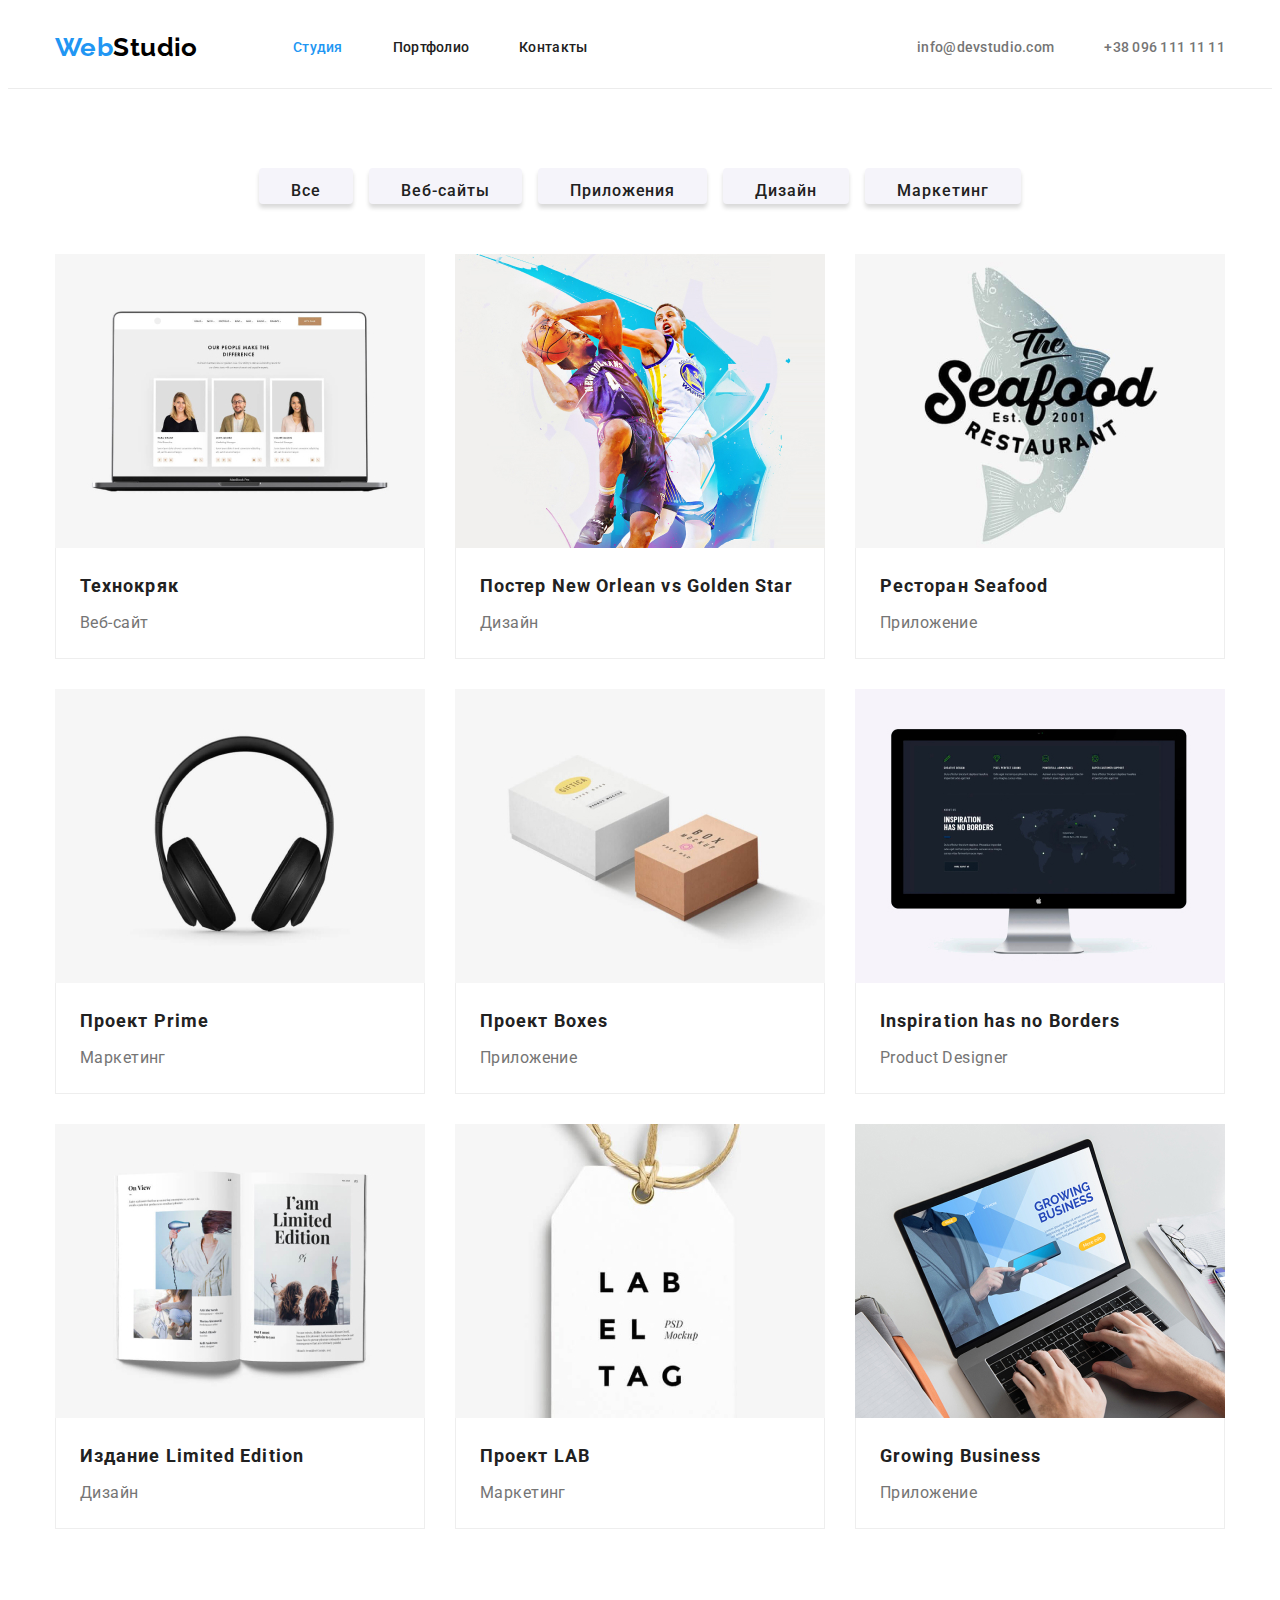
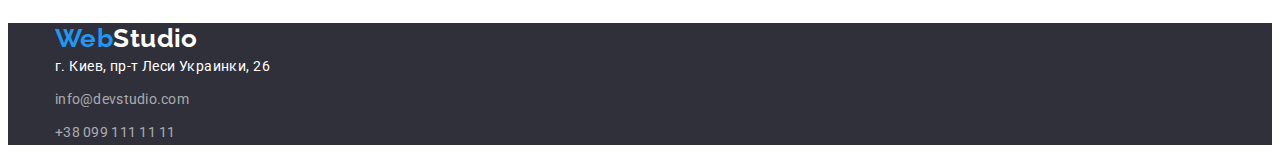
==== commit f4f3f48b: "works portfolio" ====
--- a/portfolio.html
+++ b/portfolio.html
@@ -29,11 +29,9 @@
         <nav class="header-nav">
           <ul class="nav-list list">
             <li class="nav-item">
-              <a class="nav-link link" href="./index.html">Студия</a>
-            </li>
-            <li class="nav-item">
-              <a class="nav-link link current" href="./portfolio.html">Портфолио</a>
-            </li>
+              <a class="nav-link link current" href="./index.html">Студия</a>
+            </li>
+            <li class="nav-item"><a class="nav-link link" href="./portfolio.html">Портфолио</a></li>
             <li class="nav-item"><a class="nav-link link" href="">Контакты</a></li>
           </ul>
         </nav>
@@ -54,19 +52,27 @@
         <div class="conteiner">
           <h1 class="section-title visually-hidden">навигация</h1>
           <ul class="works-buttons list grid">
-            <li><button class="works-buttons bth" type="button">Все</button></li>
-            <li><button class="works-buttons bth" type="button">Веб-сайты</button></li>
-            <li><button class="works-buttons bth" type="button">Приложения</button></li>
-            <li><button class="works-buttons bth" type="button">Дизайн</button></li>
-            <li><button class="works-buttons bth" type="button">Маркетинг</button></li>
+            <li class="works-item"><button class="works-buttons bth" type="button">Все</button></li>
+            <li class="works-item">
+              <button class="works-buttons bth" type="button">Веб-сайты</button>
+            </li>
+            <li class="works-item">
+              <button class="works-buttons bth" type="button">Приложения</button>
+            </li>
+            <li class="works-item">
+              <button class="works-buttons bth" type="button">Дизайн</button>
+            </li>
+            <li class="works-item">
+              <button class="works-buttons bth" type="button">Маркетинг</button>
+            </li>
           </ul>
 
           <h2 class="section-title visually-hidden">Выполненые работы</h2>
 
-          <ul class="works list grid">
-            <li class="works-item grid-item">
-              <a class="item-link" href=""
-                ><img
+          <ul class="works-list list grid">
+            <li class="works-items grid-item">
+              <a class="item-link" href="">
+                <img
                   class="works-image"
                   src="./images/portfolio/Технокряк.jpg"
                   alt="Технокряк"
@@ -74,12 +80,12 @@
                   height="294"
                 />
                 <div class="works-desc">
-                <h3 class="works-title">Технокряк</h3>
-                <p class="works-kinds">Веб-сайт</p></a
-              >
-            </div>
-            </li>
-            <li class="works-item grid-item">
+                  <h3 class="works-title">Технокряк</h3>
+                  <p class="works-kinds">Веб-сайт</p>
+                </div>
+              </a>
+            </li>
+            <li class="works-items grid-item">
               <a class="item-link" href=""
                 ><img
                   class="works-image"
@@ -89,12 +95,12 @@
                   height="294"
                 />
                 <div class="works-desc">
-                <h3 class="works-title">Постер New Orlean vs Golden Star</h3>
-                <p class="works-kinds">Дизайн</p></a
-              >
-              </div>
-            </li>
-            <li class="works-item grid-item">
+                  <h3 class="works-title">Постер New Orlean vs Golden Star</h3>
+                  <p class="works-kinds">Дизайн</p>
+                </div>
+              </a>
+            </li>
+            <li class="works-items grid-item">
               <a class="item-link" href=""
                 ><img
                   class="works-image"
@@ -104,12 +110,12 @@
                   height="294"
                 />
                 <div class="works-desc">
-                <h3 class="works-title">Ресторан Seafood</h3>
-                <p class="works-kinds">Приложение</p></a
-              >
-              </div>
-            </li>
-            <li class="works-item grid-item">
+                  <h3 class="works-title">Ресторан Seafood</h3>
+                  <p class="works-kinds">Приложение</p>
+                </div>
+              </a>
+            </li>
+            <li class="works-items grid-item">
               <a class="item-link" href=""
                 ><img
                   class="works-image"
@@ -119,12 +125,12 @@
                   height="294"
                 />
                 <div class="works-desc">
-                <h3 class="works-title">Проект Prime</h3>
-                <p class="works-kinds">Маркетинг</p></a
-              >
-              </div>
-            </li>
-            <li class="works-item grid-item">
+                  <h3 class="works-title">Проект Prime</h3>
+                  <p class="works-kinds">Маркетинг</p>
+                </div>
+              </a>
+            </li>
+            <li class="works-items grid-item">
               <a class="item-link" href=""
                 ><img
                   class="works-image"
@@ -134,12 +140,12 @@
                   height="294"
                 />
                 <div class="works-desc">
-                <h3 class="works-title">Проект Boxes</h3>
-                <p class="works-kinds">Приложение</p></a
-              >
-              </div>
-            </li>
-            <li class="works-item grid-item">
+                  <h3 class="works-title">Проект Boxes</h3>
+                  <p class="works-kinds">Приложение</p>
+                </div>
+              </a>
+            </li>
+            <li class="works-items grid-item">
               <a class="item-link" href=""
                 ><img
                   class="works-image"
@@ -149,12 +155,12 @@
                   height="294"
                 />
                 <div class="works-desc">
-                <h3 class="works-title">Inspiration has no Borders</h3>
-                <p class="works-kinds">Product Designer</p></a
-              >
-              </div>
-            </li>
-            <li class="works-item grid-item">
+                  <h3 class="works-title">Inspiration has no Borders</h3>
+                  <p class="works-kinds">Product Designer</p>
+                </div>
+              </a>
+            </li>
+            <li class="works-items grid-item">
               <a class="item-link" href=""
                 ><img
                   class="works-image"
@@ -164,12 +170,12 @@
                   height="294"
                 />
                 <div class="works-desc">
-                <h3 class="works-title">Издание Limited Edition</h3>
-                <p class="works-kinds">Дизайн</p></a
-              >
-              </div>
-            </li>
-            <li class="works-item grid-item">
+                  <h3 class="works-title">Издание Limited Edition</h3>
+                  <p class="works-kinds">Дизайн</p>
+                </div>
+              </a>
+            </li>
+            <li class="works-items grid-item">
               <a class="item-link" href=""
                 ><img
                   class="works-image"
@@ -179,12 +185,12 @@
                   height="294"
                 />
                 <div class="works-desc">
-                <h3 class="works-title">Проект LAB</h3>
-                <p class="works-kinds">Маркетинг</p></a
-              >
-              </div>
-            </li>
-            <li class="works-item grid-item">
+                  <h3 class="works-title">Проект LAB</h3>
+                  <p class="works-kinds">Маркетинг</p>
+                </div>
+              </a>
+            </li>
+            <li class="works-items grid-item">
               <a class="item-link" href=""
                 ><img
                   class="works-image"
@@ -194,10 +200,10 @@
                   height="294"
                 />
                 <div class="works-desc">
-                <h3 class="works-title">Growing Business</h3>
-                <p class="works-kinds">Приложение</p></a
-              >
-              </div>
+                  <h3 class="works-title">Growing Business</h3>
+                  <p class="works-kinds">Приложение</p>
+                </div>
+              </a>
             </li>
           </ul>
         </div>
@@ -210,13 +216,13 @@
 
         <address>
           <ul class="footer list">
-            <li>
+            <li class="footer-item">
               <a class="footer-adress" href="">г. Киев, пр-т Леси Украинки, 26</a>
             </li>
-            <li>
+            <li class="footer-item">
               <a class="contact-link link" href="mailto:info@devstudio.com">info@devstudio.com </a>
             </li>
-            <li>
+            <li class="footer-item">
               <a class="contact-link link" href="tel:+380991111111"> +38 099 111 11 11</a>
             </li>
           </ul>
--- a/css/styles.css
+++ b/css/styles.css
@@ -34,6 +34,9 @@
 margin: 0;
 }
 
+img{
+  display: block;
+}
 
 ul{
   padding-inline-start: 0;
@@ -94,7 +97,7 @@
 /* header */
 
 .header{
-  border: 1px solid #ECECEC;
+  border-bottom: 1px solid #ECECEC;
 }
 
 .header-flex{
@@ -141,6 +144,11 @@
   margin-right: 50px;
 }
 
+.nav-link{
+  display: block;
+  padding-top: 32px;
+  padding-bottom: 32px;
+}
 
 .nav-link,
 .contact-link {
@@ -168,12 +176,12 @@
 
 .hero{
   background-color:  #2F303A;
+  padding-top: 200px;
+  padding-bottom: 200px;
 }
 
 .hero-conteiner{
 padding: 200px auto;
-padding-top: 200px;
-padding-bottom: 200px;
 flex-wrap: wrap;
 }
 
@@ -230,8 +238,8 @@
 /* specifics */
 
 .specifics{
-  margin-top: 94px;
-  margin-bottom: 94px;
+padding-top: 94px;
+padding-bottom: 94px;
 }
 
 .specifics-box-flex{
@@ -261,21 +269,14 @@
 /* about */
 
 .about{
-   margin-bottom: 94px;
+  padding-top: 94px;
+  padding-bottom: 94px;
 }
 
 .about .section-title{
-  display: block;
-  align-items: center;
   margin-bottom: 50px;
   margin-left: auto;
   margin-right: auto;
-}
-
-.about-conteiner{
-  align-items: center;
-  display: flex;
-  flex-wrap: wrap;
 }
 
 .about-list{
@@ -291,22 +292,22 @@
 /* team */
 
 .team{
-  margin-bottom: 94px;
   background-color: #F5F4FA;;
   padding-top: 94px;
-}
-
-.team-conteiner{
+  padding-bottom: 94px;
+}
+
+/* .team-conteiner{
   display: flex;
   flex-wrap: wrap;
   align-items: center;
-}
+} */
 
 .team .section-title{
-  display: block;
-  align-items: center;
-  margin-left: auto;
-  margin-right: auto;
+  /* display: block;
+  align-items: center; */
+  /* margin-left: auto;
+  margin-right: auto; */
   margin-bottom: 50px;
 }
 
@@ -318,17 +319,21 @@
 .team-item{
   --items: 4;
   width: 270px;
-  padding-bottom: 30px;
-}
-
-.team-image{
+  /* padding-bottom: 30px; */
+}
+
+/* .team-image{
   margin-bottom: 30px;
-}
-
-.team-decs{
+} */
+
+.team-desc{
   display: block;
+  align-items: center;
   padding-top: 30px;
   padding-bottom: 30px;
+  /* margin-left: auto;
+  margin-right: auto; */
+  max-width: 270px;
 
   border-bottom: 1px solid #EEEEEE;
   border-right: 1px solid #EEEEEE;
@@ -359,8 +364,8 @@
 
 .footer{
   background-color:  #2F303A;
-  padding-top: 60px;
-  padding-bottom: 60px;
+  /* padding-top: 60px;
+  padding-bottom: 60px; */
 }
 
 /* .footer-conteiner{
@@ -375,6 +380,11 @@
 .footer .list{
 padding-top: 0px;
 }
+
+.footer-item{
+  margin-bottom: 9px;
+}
+
 
 .footer .logo{
   color: var(--primary-white-color);
@@ -392,15 +402,14 @@
   font-style: normal ;
   font-weight: 400;
   color: rgba(255, 255, 255, 0.6);
-  margin-bottom: 9px;
 }
 
 
 /*  Портфоліо  */
 
 .works{
-  margin-top: 94px;
-  margin-bottom: 94px;
+  padding-top: 94px;
+  padding-bottom: 94px;
 }
 
 .works-buttons{
@@ -409,12 +418,17 @@
   margin-bottom: 50px;
   display: flex;
   justify-content: center;
-}
-
-.bth{
+  padding-bottom: 0;
+}
+
+.works-item{
   margin: 8px;
   margin-top: 0;
-}
+  margin-bottom: 0;
+
+}
+
+
 
 .works-buttons .bth{
   color: var(--primary-color);
@@ -424,14 +438,22 @@
   font-weight: 500;
   font-size: 16px;
   line-height: 1.62;
-  text-align: center;
+  /* text-align: center; */
+  margin-bottom: 0;
+
 }
 
 .works-buttons .bth:hover,
 .works-buttons .bth:focus{
   background:var(--accent-color);
   color: var(--primary-white-color);
-  }
+}
+
+/* .works-items{
+
+} */
+
+
 
 .works-title{
   font-size: 18px;
@@ -439,7 +461,7 @@
   letter-spacing: 0.06em;
   color: var(--primary-color);
   text-decoration: none;
-
+  margin-bottom: 4px;
 }
 
 
@@ -453,14 +475,13 @@
 
 
 .works-desc{
-  padding: 20px 20px;
   border-bottom: 1px solid #EEEEEE;
   border-right: 1px solid #EEEEEE;
   border-left: 1px solid #EEEEEE;
-  width: 370px;
+  /* width: 370px; */
+  padding: 20px 24px;
 }
 
 .item-link{
   text-decoration: none;
-
 }